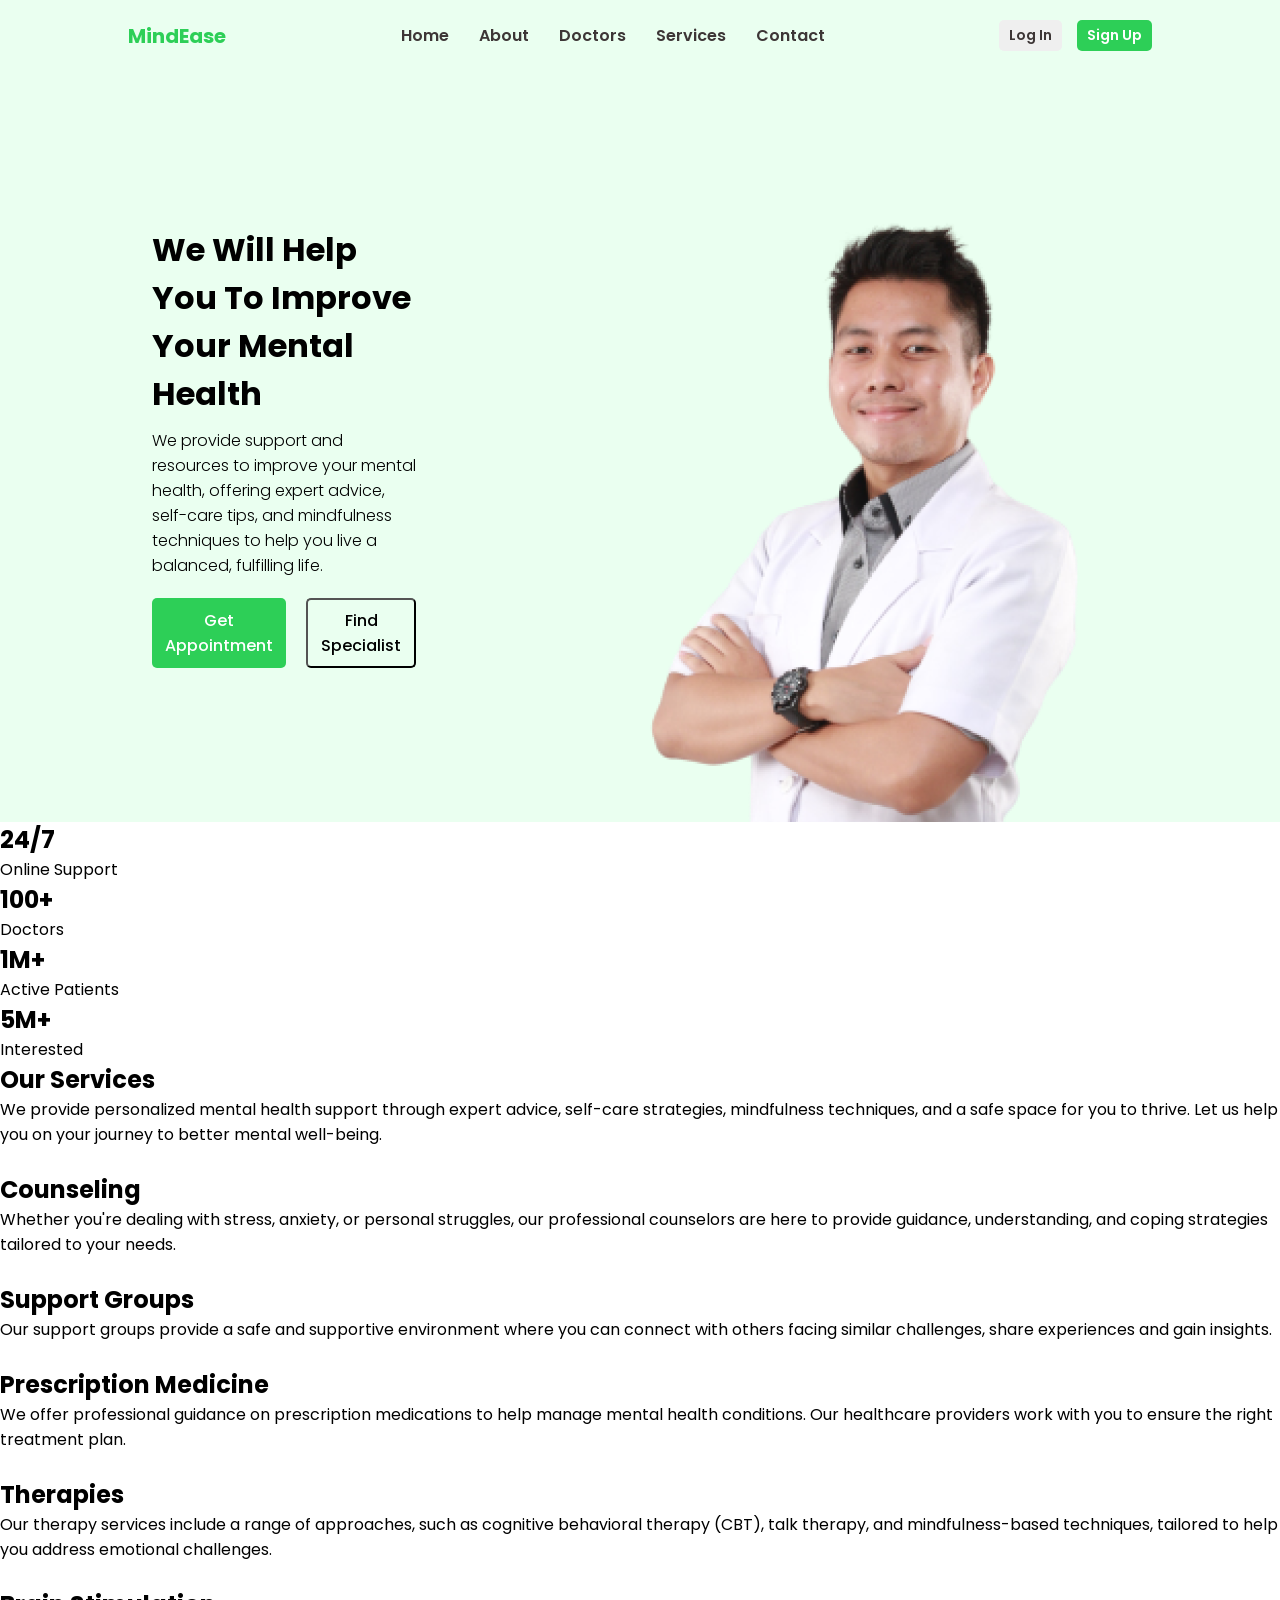
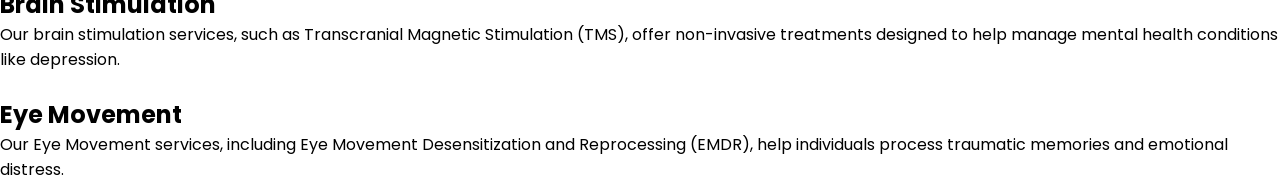
==== index.html @ fd56b6cb "Update index.html" ====
<!DOCTYPE html>
<html lang="en">
  <head>
    <meta charset="UTF-8" />
    <meta name="viewport" content="width=device-width, initial-scale=1.0" />
    <title>MindEase Mental Health Support</title>
    <!-- Favicon -->
     <link rel="icon" href="images/icons8-leaf-16.png">
      <!-- Stylesheets -->
    <link rel="stylesheet" href="style.css"/>
    <!-- Google Fonts -->
    <link rel="preconnect" href="https://fonts.googleapis.com"/>
    <link rel="preconnect" href="https://fonts.gstatic.com" crossorigin/>
    <link href="https://fonts.googleapis.com/css2?family=Poppins:wght@300;400;500;600;700&display=swap" rel="stylesheet"/>
    <!-- Font Awesome -->
    <link rel="stylesheet" href="https://cdnjs.cloudflare.com/ajax/libs/font-awesome/6.0.0-beta3/css/all.min.css"/>
  </head>
  <body>
    <div class="container">
      <header class="navbar">
        <a href="#" class="mindEase">MindEase</a>
        <!-- Mobile Hamburger Menu -->
        <!-- <div class="hamburger-menu">
          <span></span>
          <span></span>
          <span></span>
        </div> -->
        <div class="navbar-lists">
          <a href="index.html">Home</a>
          <a href="about.html">About</a>
          <a href="doctors.html">Doctors</a>
          <a href="#our-services">Services</a>
          <a href="#our-contact">Contact</a>
        </div>
        <div class="navbar-btns">
          <button class="login-btn">Log In</button>
          <button class="signup-btn">Sign Up</button>
        </div>
      </header>

      <div class="hero-container">
        <div class="hero">
          <div class="hero-mini-container">
            <h1>We Will Help You To Improve Your Mental Health</h1>
            <p class="hero-p1">
              We provide support and resources to improve your mental health,
              offering expert advice, self-care tips, and mindfulness techniques
              to help you live a balanced, fulfilling life.
            </p>
            <div class="hero-btns">
              <button class="hero-btn1">Get Appointment</button>
              <button class="hero-btn2">Find Specialist</button>
            </div>
          </div>
          <img class="hero-img" src="images/hero-img.png" alt="Hero Image" />
        </div>
      </div>
    </div>
    
      <div class="other-sections">
      <section class="section2">
        <div class="section2-greens">
          <h1 class="section2-h1">24/7</h1>
          <p class="section2-p">Online Support</p>
        </div>
        <div class="section2-blacks">
          <h1 class="section2-h1">100+</h1>
          <p class="section2-p">Doctors</p>
        </div>
        <div class="section2-greens">
          <h1 class="section2-h1">1M+</h1>
          <p class="section2-p">Active Patients</p>
        </div>
        <div class="section2-blacks">
          <h1 class="section2-h1">5M+</h1>
          <p class="section2-p">Interested</p>
        </div>
      </section>

      <section id="our-services" class="services">
        <div class="services-part">
          <h1 class="services-h1">Our Services</h1>
          <p class="services-p1">
            We provide personalized mental health support through expert advice,
            self-care strategies, mindfulness techniques, and a safe space for
            you to thrive. Let us help you on your journey to better mental
            well-being.
          </p>
        </div>

        <div class="services-container">
          <div class="service-card">
            <img class="service-img" src="images/counseling.png" alt="" />
            <h1 class="service-title">Counseling</h1>
            <p class="service-desc">
              Whether you're dealing with stress, anxiety, or personal
              struggles, our professional counselors are here to provide
              guidance, understanding, and coping strategies tailored to your
              needs.
            </p>
          </div>
          <div class="service-card">
            <img src="images/support-groups.png" alt="" />
            <h1 class="service-title">Support Groups</h1>
            <p class="service-desc">
              Our support groups provide a safe and supportive environment where
              you can connect with others facing similar challenges, share
              experiences and gain insights.
            </p>
          </div>
          <div class="service-card">
            <img src="images/prescription-medicine.png" alt="" />
            <h1 class="service-title">Prescription Medicine</h1>
            <p class="service-desc">
              We offer professional guidance on prescription medications to help
              manage mental health conditions. Our healthcare providers work
              with you to ensure the right treatment plan.
            </p>
          </div>
        </div>
        <div class="services-container">
          <div class="service-card">
            <img class="service-img" src="images/therapies.png" alt="" />
            <h1 class="service-title">Therapies</h1>
            <p class="service-desc">
              Our therapy services include a range of approaches, such as
              cognitive behavioral therapy (CBT), talk therapy, and
              mindfulness-based techniques, tailored to help you address
              emotional challenges.
            </p>
          </div>
          <div class="service-card">
            <img src="images/brain-stimulation.png" alt="" />
            <h1 class="service-title">Brain Stimulation</h1>
            <p class="service-desc">
              Our brain stimulation services, such as Transcranial Magnetic
              Stimulation (TMS), offer non-invasive treatments designed to help
              manage mental health conditions like depression.
            </p>
          </div>
          <div class="service-card">
            <img src="images/eye-movement.png" alt="" />
            <h1 class="service-title">Eye Movement</h1>
            <p class="service-desc">
              Our Eye Movement services, including Eye Movement Desensitization
              and Reprocessing (EMDR), help individuals process traumatic
              memories and emotional distress.
            </p>
          </div>
        </div>
      </section>

  </body>
</html>
---- style.css ----
* {
  margin: 0;
  padding: 0;
  box-sizing: border-box;
  font-family: "Poppins", sans-serif;
}

.container {
  background-color: #eafff0;
}

.navbar {
  display: flex;
  justify-content: space-between;
  align-items: center;
  padding: 20px 10%;
}

.mindEase {
  text-decoration: none;
  color: #2dcf57;
  font-weight: 700;
  font-size: 20px;
}

.navbar-lists {
  display: flex;
  gap: 30px;
}

.navbar-lists a {
  text-decoration: none;
  color: rgb(61, 54, 54);
  font-weight: 600;
}

.navbar-btns {
  display: flex;
  gap: 15px;
}

.login-btn {
  color: rgb(61, 54, 54);
  font-size: 14px;
  font-weight: 600;
  padding: 5px 10px;
  border: none;
  border-radius: 5px;
  cursor: pointer;
}

.signup-btn {
  background-color: #2dcf57;
  color: white;
  font-size: 14px;
  font-weight: 600;
  padding: 5px 10px;
  border: none;
  border-radius: 5px;
  cursor: pointer;
}

.hero-container {
  display: flex;
  justify-content: center;
}

.hero-mini-container {
  margin-left: 120px;
}

.hero {
  display: flex;
  align-items: center;
  width: 95%;
}

.hero-h1 {
  font-weight: 600;
  font-size: 40px;
}

.hero-p1 {
  font-weight: 300;
  margin-top: 10px;
  margin-bottom: 20px;
}

.hero-btns {
  display: flex;
  gap: 20px;
}

.hero-btn1 {
  background-color: #2dcf57;
  padding: 8px 13px;
  font-size: 16px;
  color: white;
  border: none;
  border-radius: 5px;
  font-weight: 500;
  cursor: pointer;
}

.hero-btn2 {
  background-color: #eafff0;
  padding: 8px 13px;
  font-size: 16px;
  color: black;
  border-radius: 5px;
  font-weight: 500;
  cursor: pointer;
}
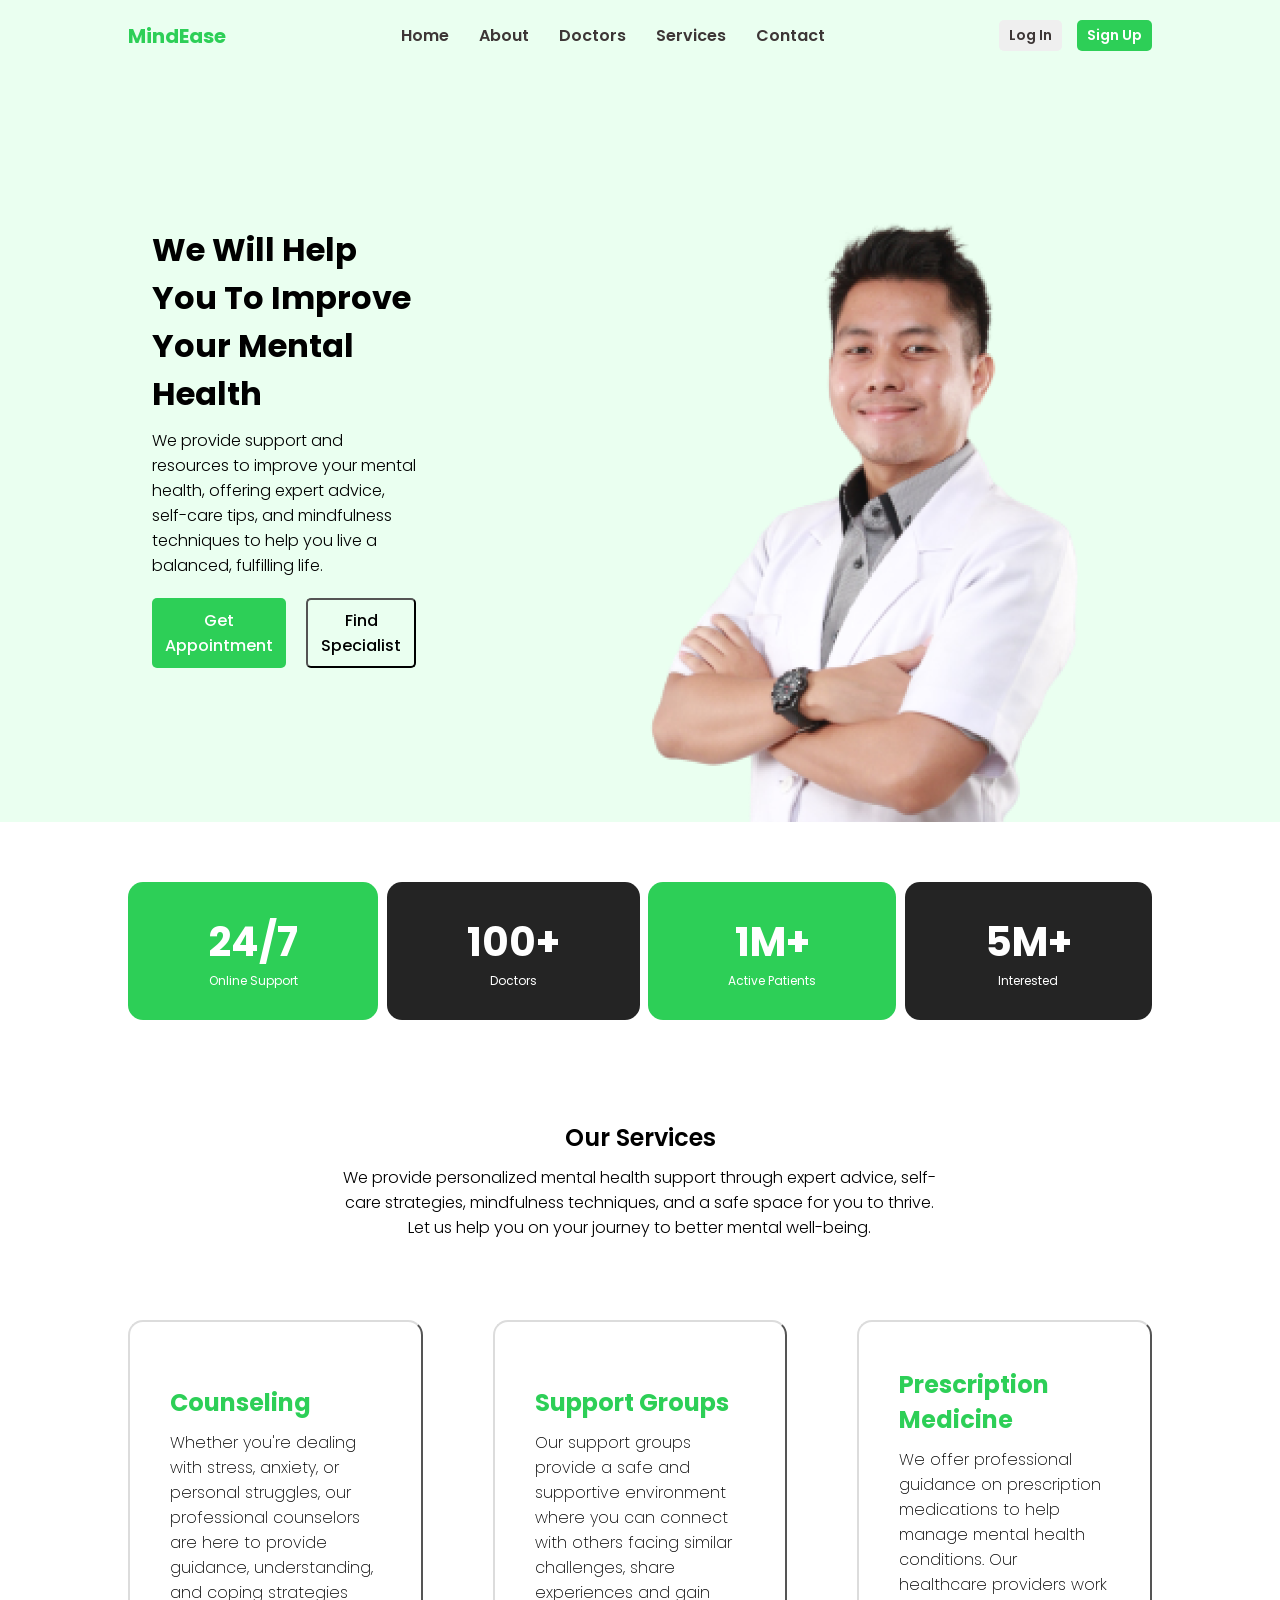
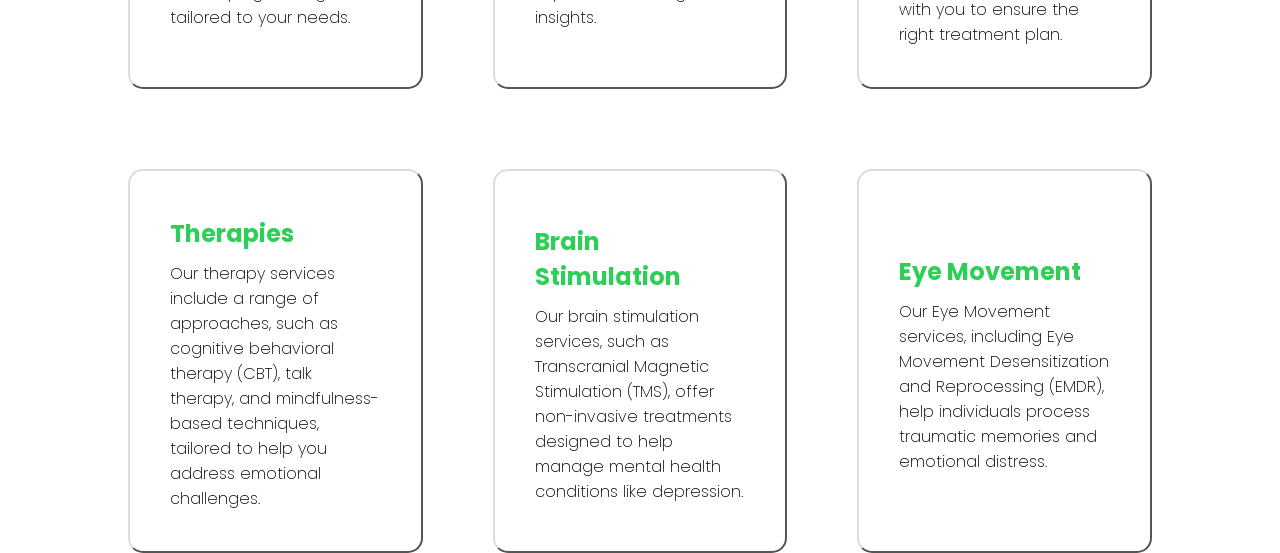
==== commit 66ff7df6: "Update index.html" ====
--- a/index.html
+++ b/index.html
@@ -149,6 +149,6 @@
           </div>
         </div>
       </section>
-
+      </div>
   </body>
 </html>
--- a/style.css
+++ b/style.css
@@ -110,4 +110,98 @@
   border-radius: 5px;
   font-weight: 500;
   cursor: pointer;
-}+}
+.other-sections {
+  width: 80%;
+  margin-left: 10%;
+}
+
+.section2 {
+  margin-top: 60px;
+  display: flex;
+  justify-content: space-between;
+}
+
+.section2-greens {
+  background-color: #2dcf57;
+  color: white;
+  padding: 30px 80px;
+  display: flex;
+  flex-direction: column;
+  justify-content: center;
+  align-items: center;
+  border-radius: 15px;
+}
+
+.section2-blacks {
+  background-color: #242424;
+  color: white;
+  padding: 30px 80px;
+  display: flex;
+  flex-direction: column;
+  justify-content: center;
+  align-items: center;
+  border-radius: 15px;
+}
+
+.section2-h1 {
+  font-size: 40px;
+}
+
+.section2-p {
+  font-size: 12px;
+}
+
+.services {
+  margin-top: 100px;
+}
+
+.services-part {
+  display: flex;
+  flex-direction: column;
+  justify-items: center;
+  align-items: center;
+}
+
+.services-h1 {
+  font-weight: 600;
+  font-size: 24px;
+  margin-bottom: 10px;
+}
+
+.services-p1 {
+  font-weight: 300;
+  width: 60%;
+  text-align: center;
+}
+
+.services-container {
+  margin-top: 80px;
+  display: flex;
+  gap: 70px;
+}
+
+.service-card {
+  width: 1000px;
+  display: flex;
+  flex-direction: column;
+  justify-content: center;
+  align-items: start;
+  border: 1px solid black;
+  border-radius: 15px;
+  padding: 40px;
+  border-top: 2px solid #dcdcdc;
+  border-left: 2px solid #dcdcdc;
+  border-bottom: 2px solid #555555;
+  border-right: 2px solid #555555;
+}
+
+.service-title {
+  margin-top: 5px;
+  margin-bottom: 10px;
+  color: #2dcf57;
+}
+
+.service-desc {
+  font-weight: 200;
+}
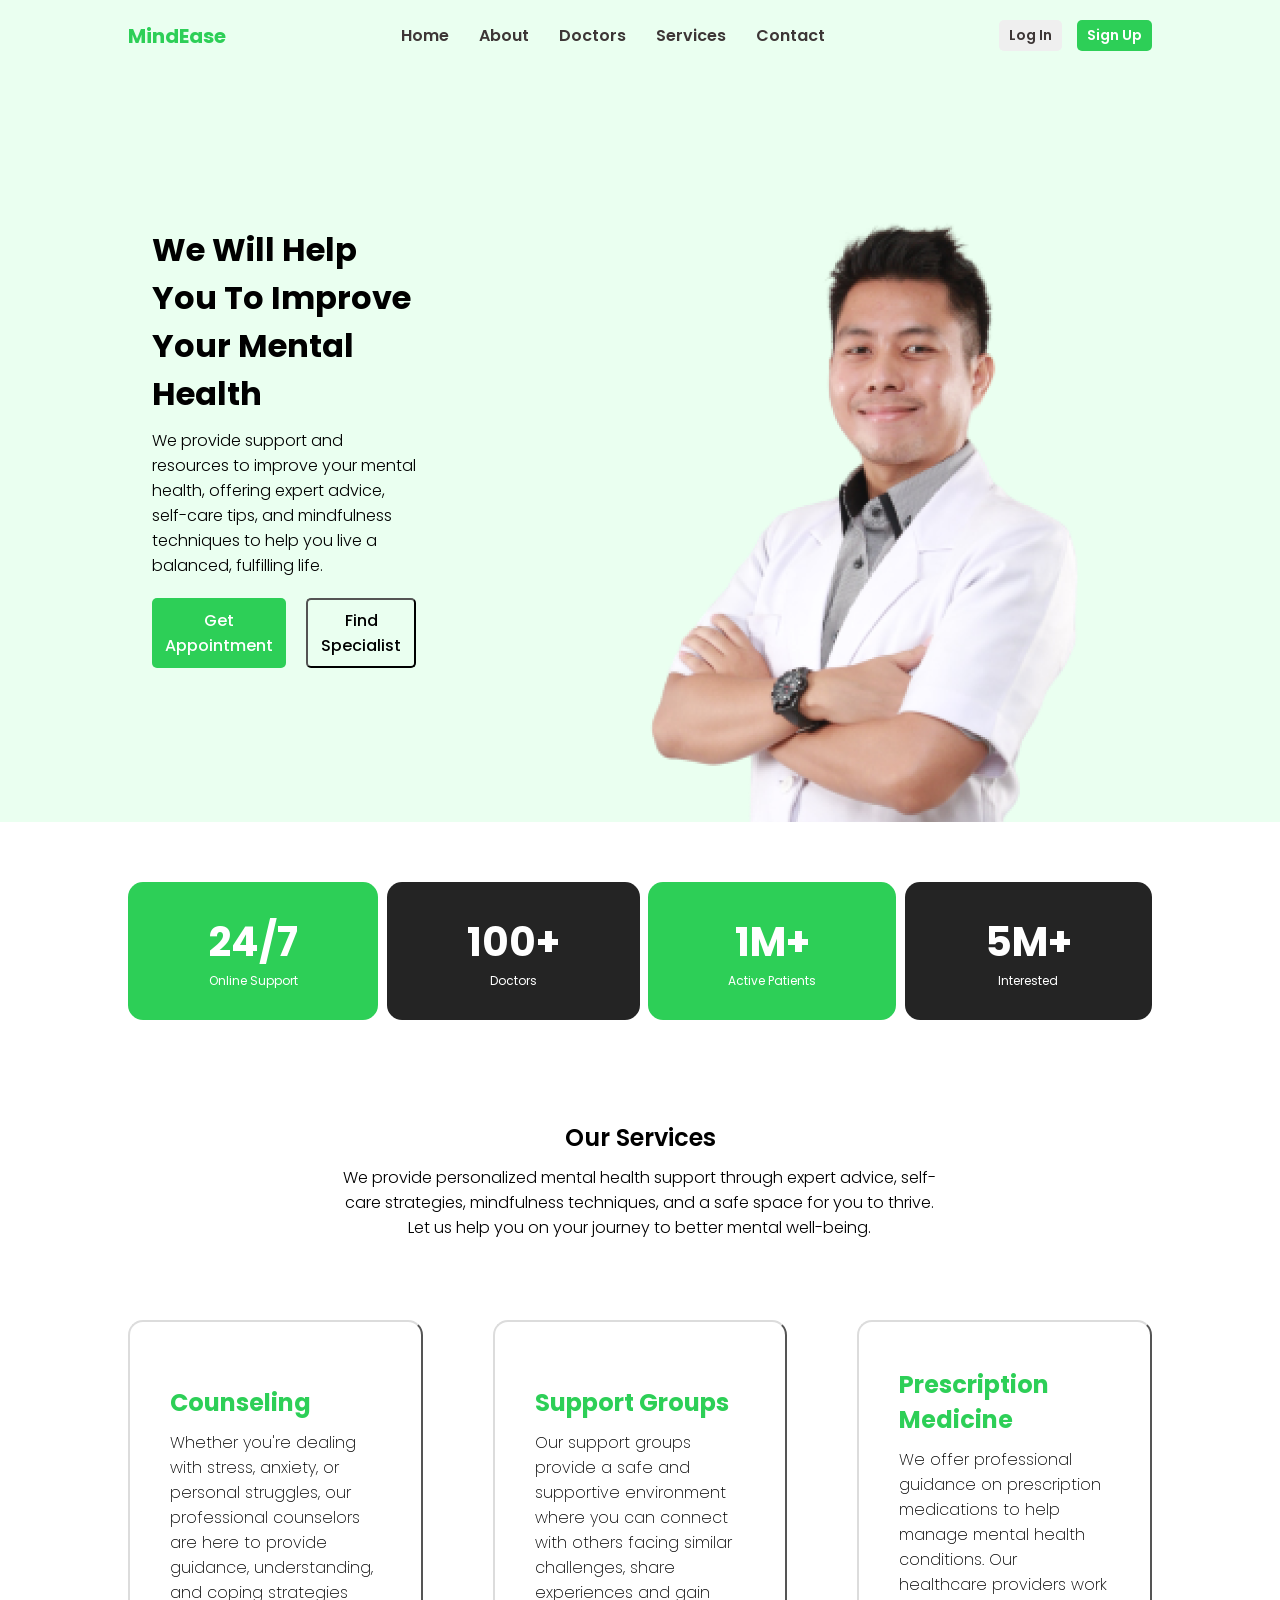
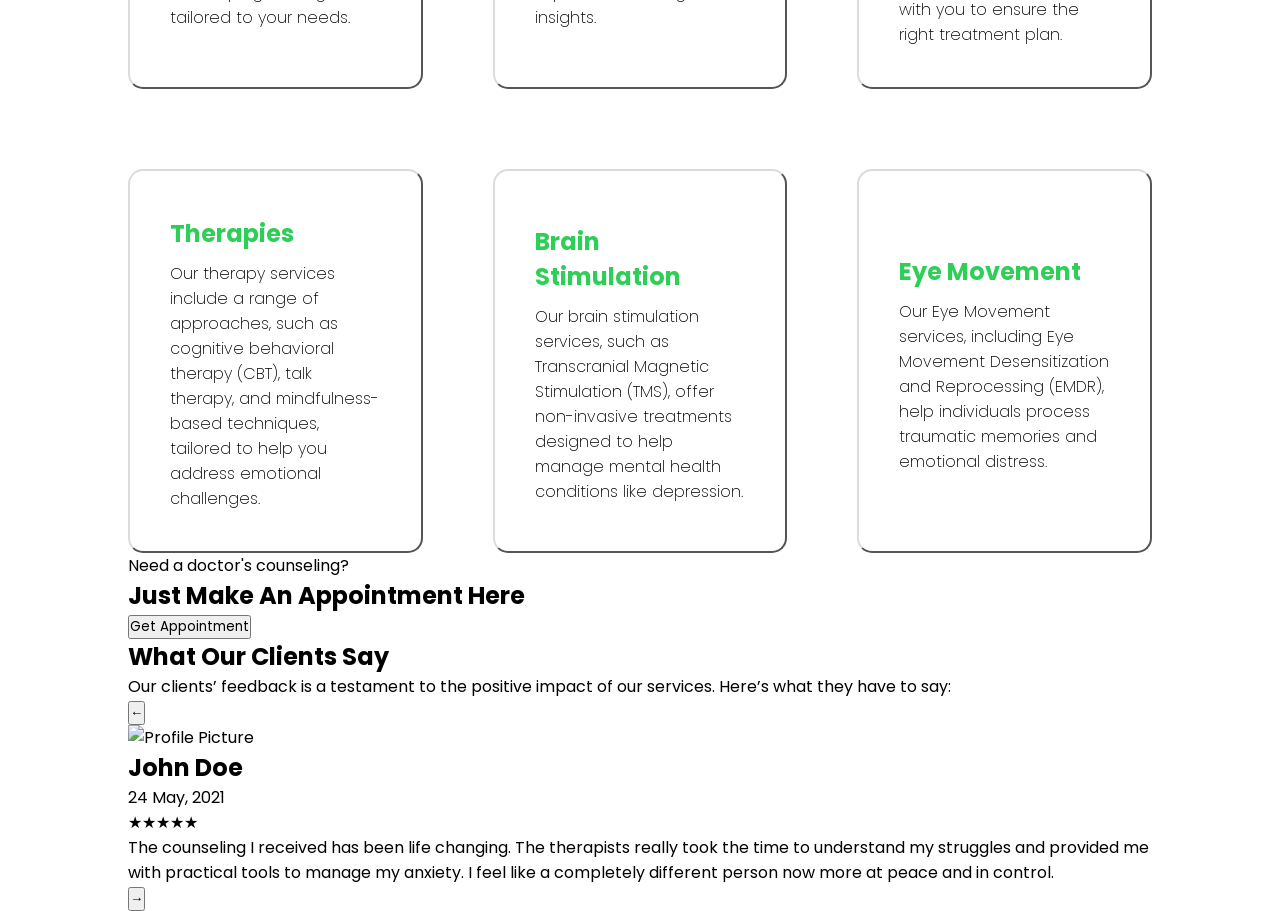
==== commit 322471a7: "Added apointment & reviews" ====
--- a/index.html
+++ b/index.html
@@ -149,6 +149,48 @@
           </div>
         </div>
       </section>
+      <section id="our-contact" class="appointment-container">
+        <p>Need a doctor's counseling?</p>
+        <h1 class="ap-h1">Just Make An Appointment Here</h1>
+        <button class="ap-btn">Get Appointment</button>
+      </section>
+
+      <section>
+        <div class="clients-part">
+          <h1 class="clients-h1">What Our Clients Say</h1>
+          <p class="clients-p1">
+            Our clients’ feedback is a testament to the positive impact of our
+            services. Here’s what they have to say:
+          </p>
+        </div>
+
+        <div class="clients-container">
+          <button class="arrow left" onclick="changeCard('left')">
+            &#8592;
+          </button>
+          <div class="clients-card">
+            <div class="card">
+              <div class="mini-card">
+                <img id="photo" src="images/johndoe.png" alt="Profile Picture" />
+                <div>
+                  <h2 id="name">John Doe</h2>
+                  <p id="date">24 May, 2021</p>
+                </div>
+              </div>
+              <p id="stars">★★★★★</p>
+            </div>
+            <p id="writtenReview">
+              The counseling I received has been life changing. The therapists
+              really took the time to understand my struggles and provided me
+              with practical tools to manage my anxiety. I feel like a
+              completely different person now more at peace and in control.
+            </p>
+          </div>
+          <button class="arrow right" onclick="changeCard('right')">
+            &#8594;
+          </button>
+        </div>
+      </section>
       </div>
   </body>
 </html>
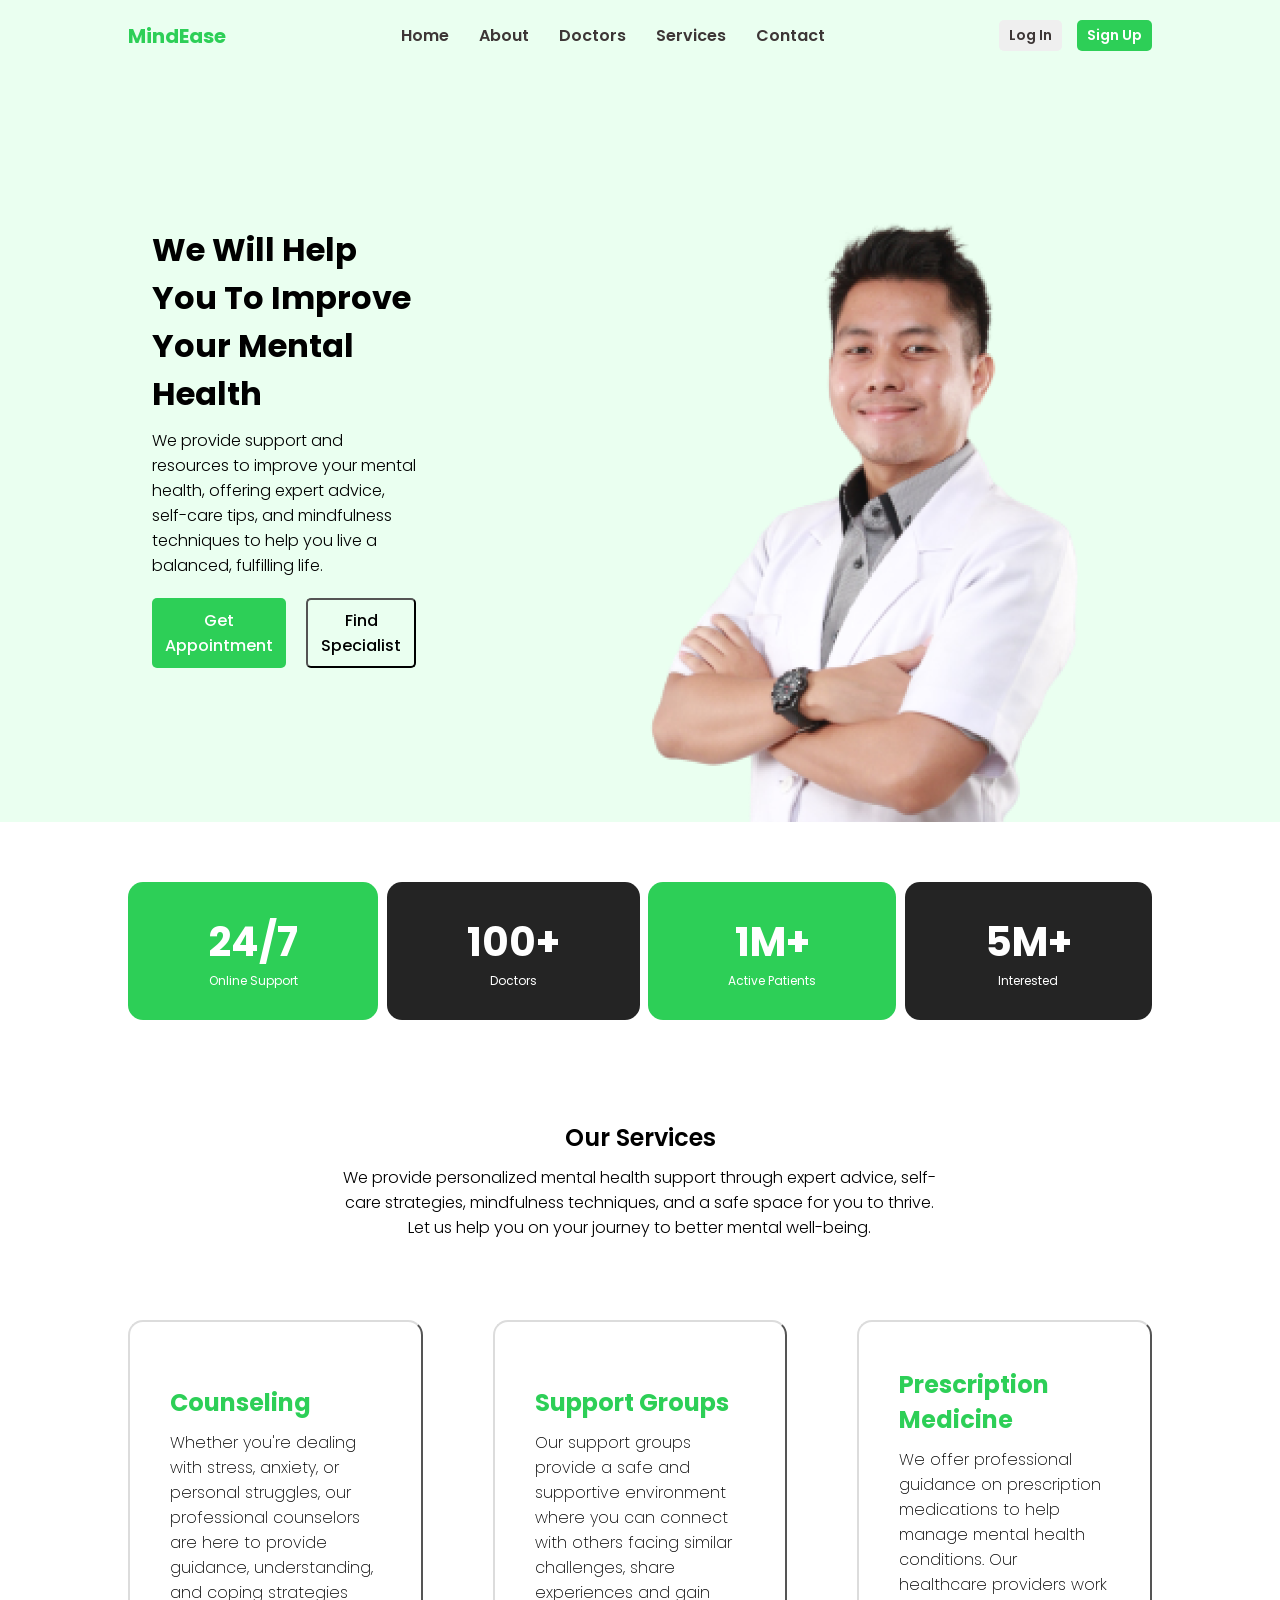
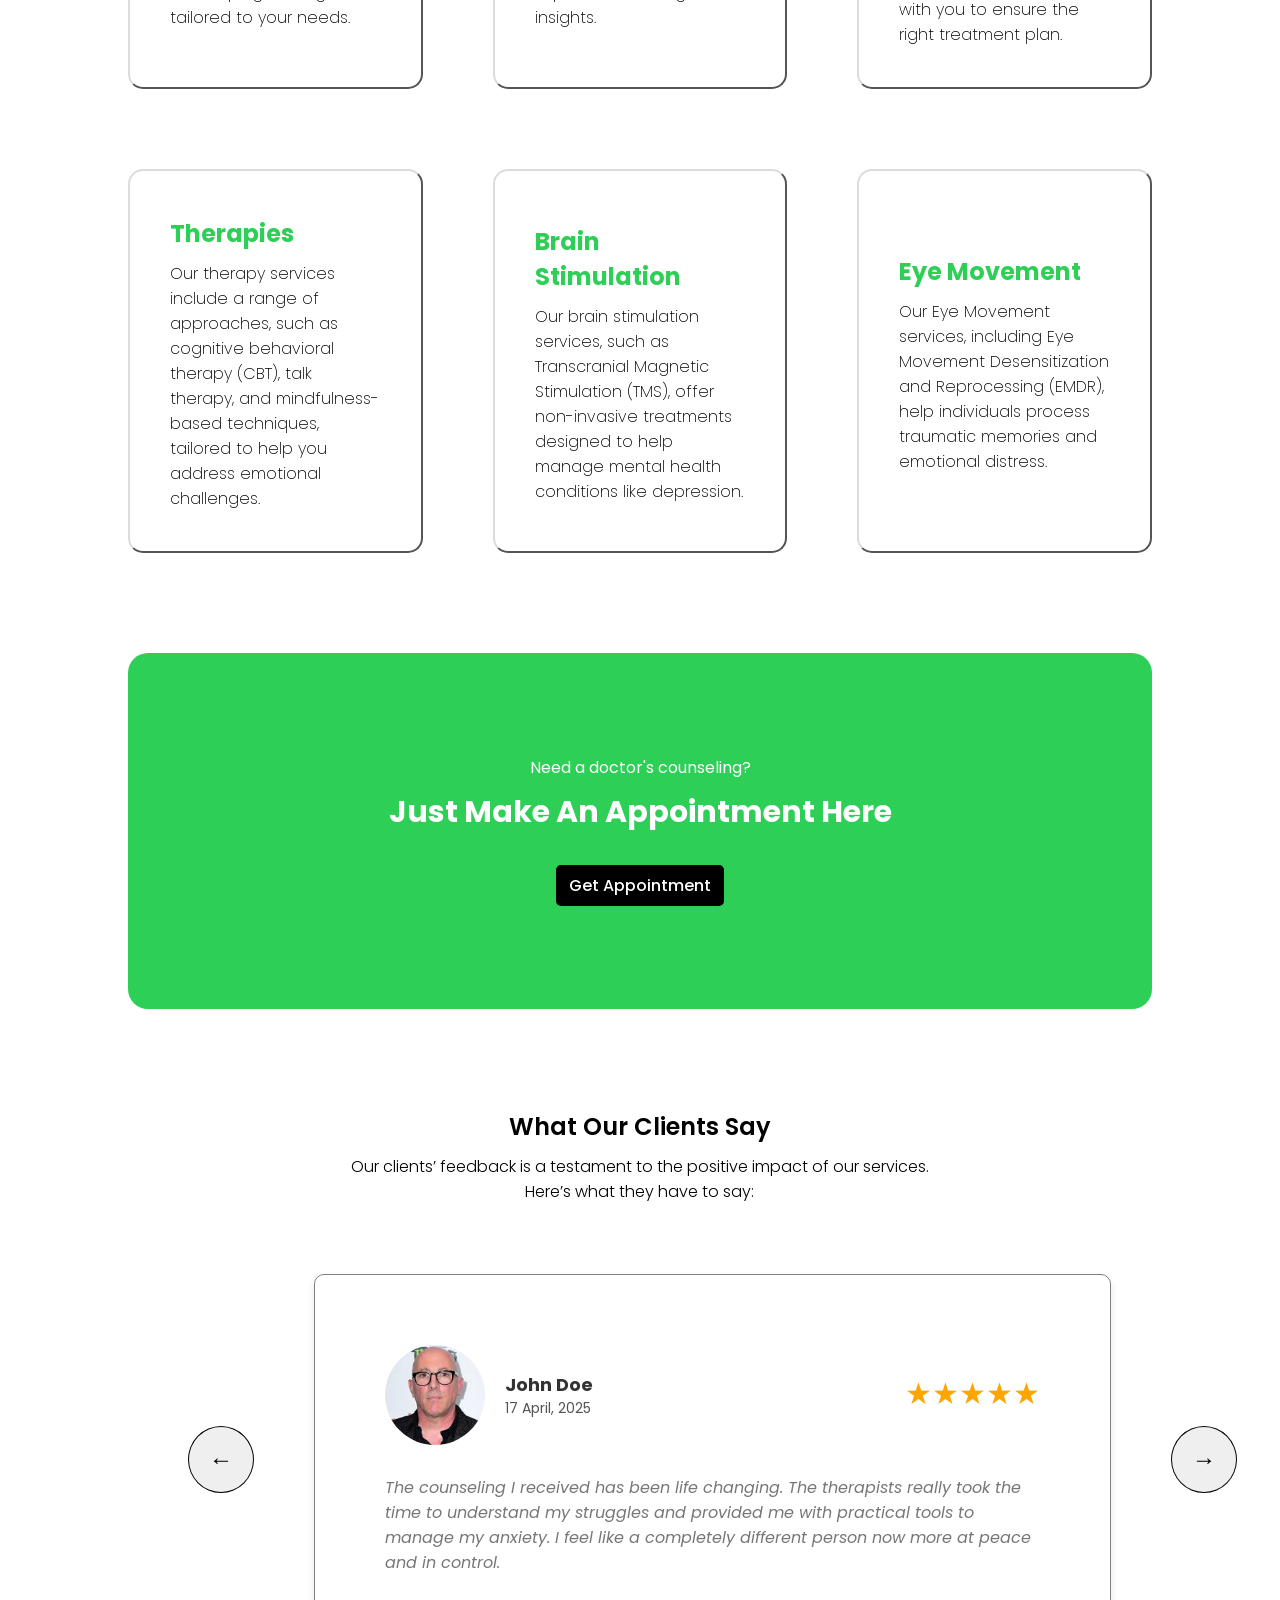
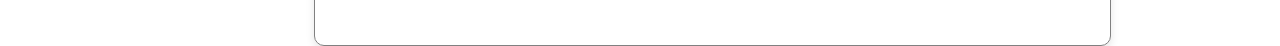
==== commit cf10ebab: "Added appointment & reviews" ====
--- a/index.html
+++ b/index.html
@@ -174,7 +174,7 @@
                 <img id="photo" src="images/johndoe.png" alt="Profile Picture" />
                 <div>
                   <h2 id="name">John Doe</h2>
-                  <p id="date">24 May, 2021</p>
+                  <p id="date">17 April, 2025</p>
                 </div>
               </div>
               <p id="stars">★★★★★</p>
--- a/style.css
+++ b/style.css
@@ -58,6 +58,20 @@
   border: none;
   border-radius: 5px;
   cursor: pointer;
+}
+
+.hamburger-menu {
+  display: none;
+  flex-direction: column;
+  gap: 5px;
+  cursor: pointer;
+}
+
+.hamburger-menu span {
+  width: 25px;
+  height: 3px;
+  background-color: rgb(61, 54, 54);
+  border-radius: 2px;
 }
 
 .hero-container {
@@ -205,3 +219,135 @@
 .service-desc {
   font-weight: 200;
 }
+
+.appointment-container {
+  background-image: url("images/backgroundd.png");
+  margin-top: 100px;
+  background-color: #2dcf57;
+  color: white;
+  border-radius: 20px;
+  display: flex;
+  flex-direction: column;
+  justify-content: center;
+  align-items: center;
+  padding: 10% 15%;
+}
+
+.ap-h1 {
+  font-size: 30px;
+  margin-top: 10px;
+}
+
+.ap-btn {
+  background-color: black;
+  padding: 8px 13px;
+  font-size: 16px;
+  color: white;
+  border: none;
+  border-radius: 5px;
+  font-weight: 500;
+  cursor: pointer;
+  margin-top: 30px;
+}
+
+.clients-part {
+  margin-top: 100px;
+  display: flex;
+  flex-direction: column;
+  justify-items: center;
+  align-items: center;
+}
+
+.clients-h1 {
+  font-weight: 600;
+  font-size: 24px;
+  margin-bottom: 10px;
+}
+
+.clients-p1 {
+  font-weight: 300;
+  width: 60%;
+  text-align: center;
+}
+
+.clients-container {
+  display: flex;
+  align-items: center;
+  margin-top: 70px;
+}
+
+.arrow {
+  color: black;
+  border: 1px solid black;
+  border-radius: 50%;
+  padding: 15px 20px;
+  font-size: 24px;
+  cursor: pointer;
+  margin: 0 60px;
+}
+
+.arrow:hover {
+  background-color: #a6e8b7;
+}
+
+.clients-card {
+  width: 90%;
+  height: 40%px;
+  border: 1px solid gray;
+  border-radius: 10px;
+  box-shadow: 0 4px 8px rgba(0, 0, 0, 0.1);
+  display: flex;
+  flex-direction: column;
+  align-items: start;
+  padding: 70px;
+}
+
+.card {
+  display: flex;
+  align-items: center;
+  gap: 100px;
+}
+
+.mini-card {
+  display: flex;
+  justify-content: center;
+  align-items: center;
+  gap: 20px;
+}
+
+.card img {
+  width: 100px;
+  height: 100px;
+  border-radius: 50%;
+  object-fit: cover;
+}
+
+#name {
+  font-size: 18px;
+  color: #333;
+  width: 300px;
+}
+
+#date {
+  font-size: 14px;
+  color: #555;
+}
+
+#reviews {
+  display: flex;
+  flex-direction: column;
+  align-items: center;
+}
+
+#stars {
+  font-size: 30px;
+  color: orange;
+}
+
+#writtenReview {
+  font-style: italic;
+  text-align: center;
+  color: #777;
+  text-align: left;
+  margin-top: 30px;
+}
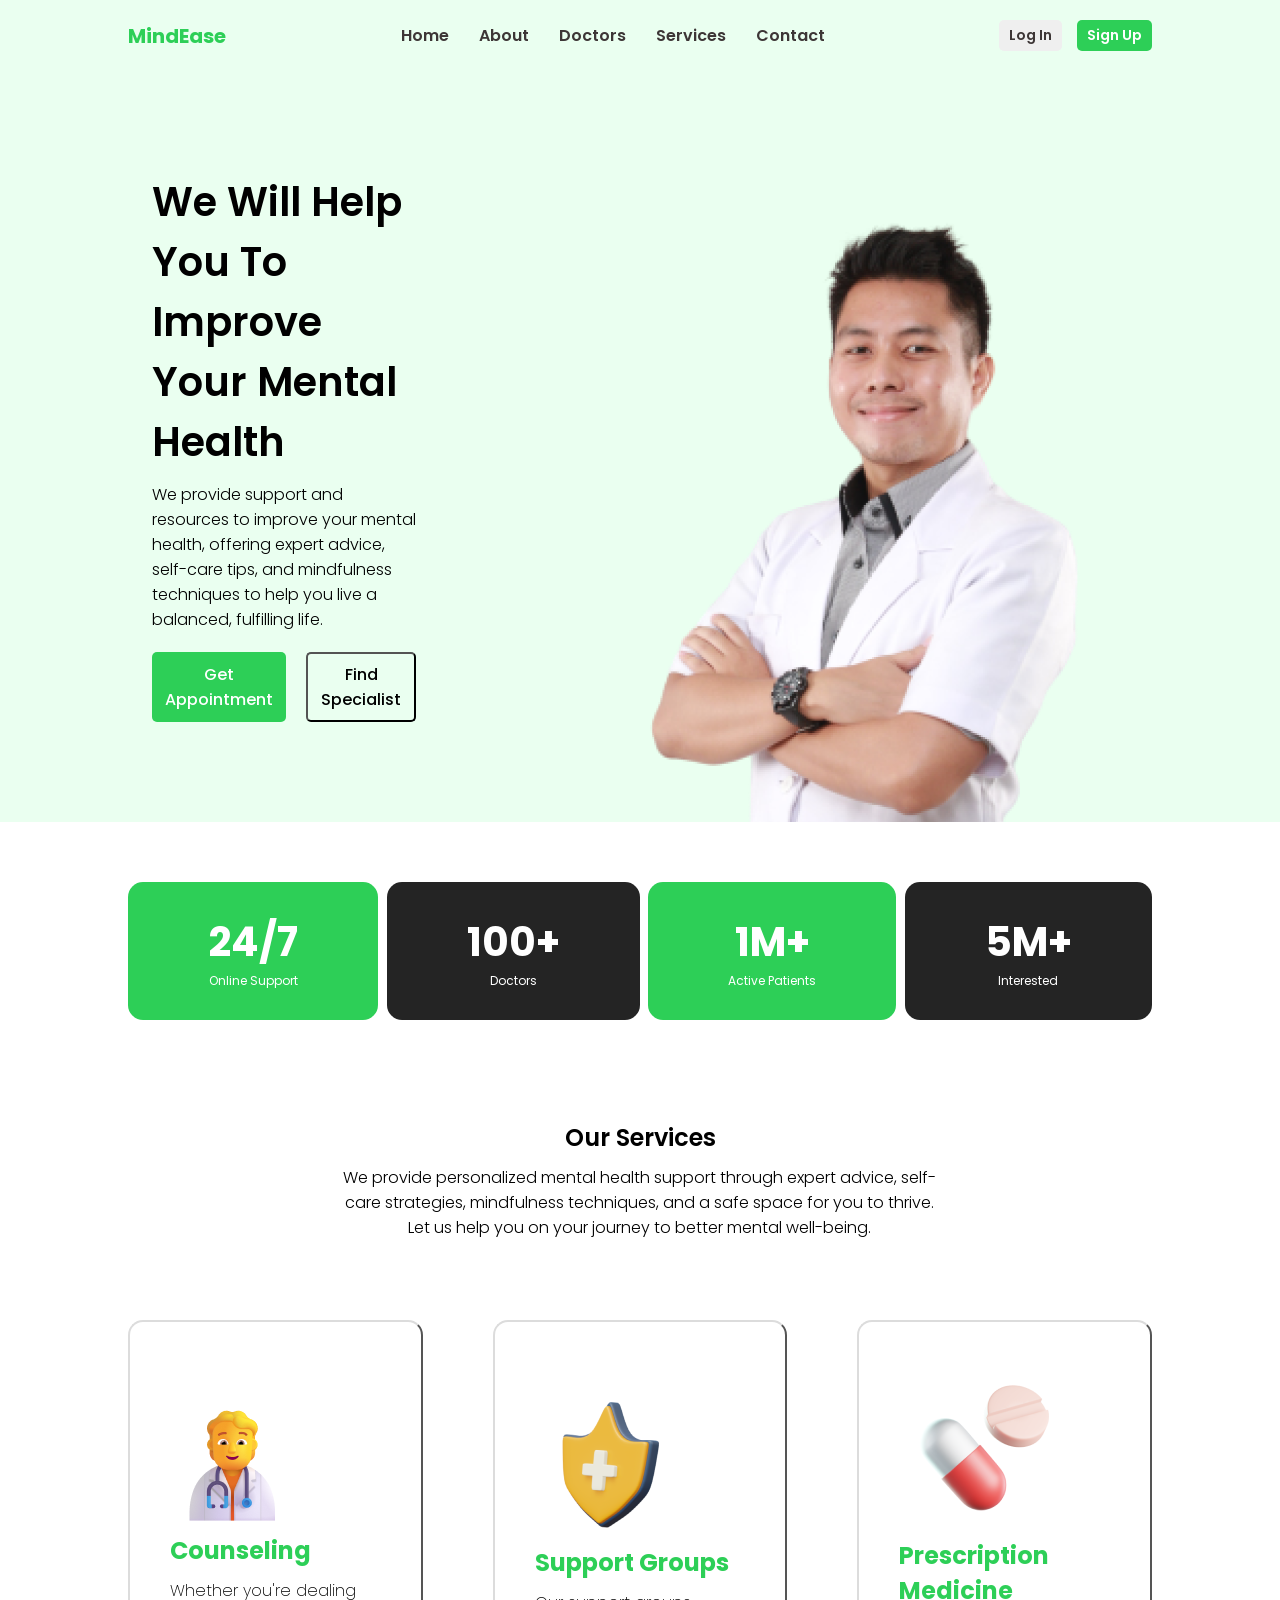
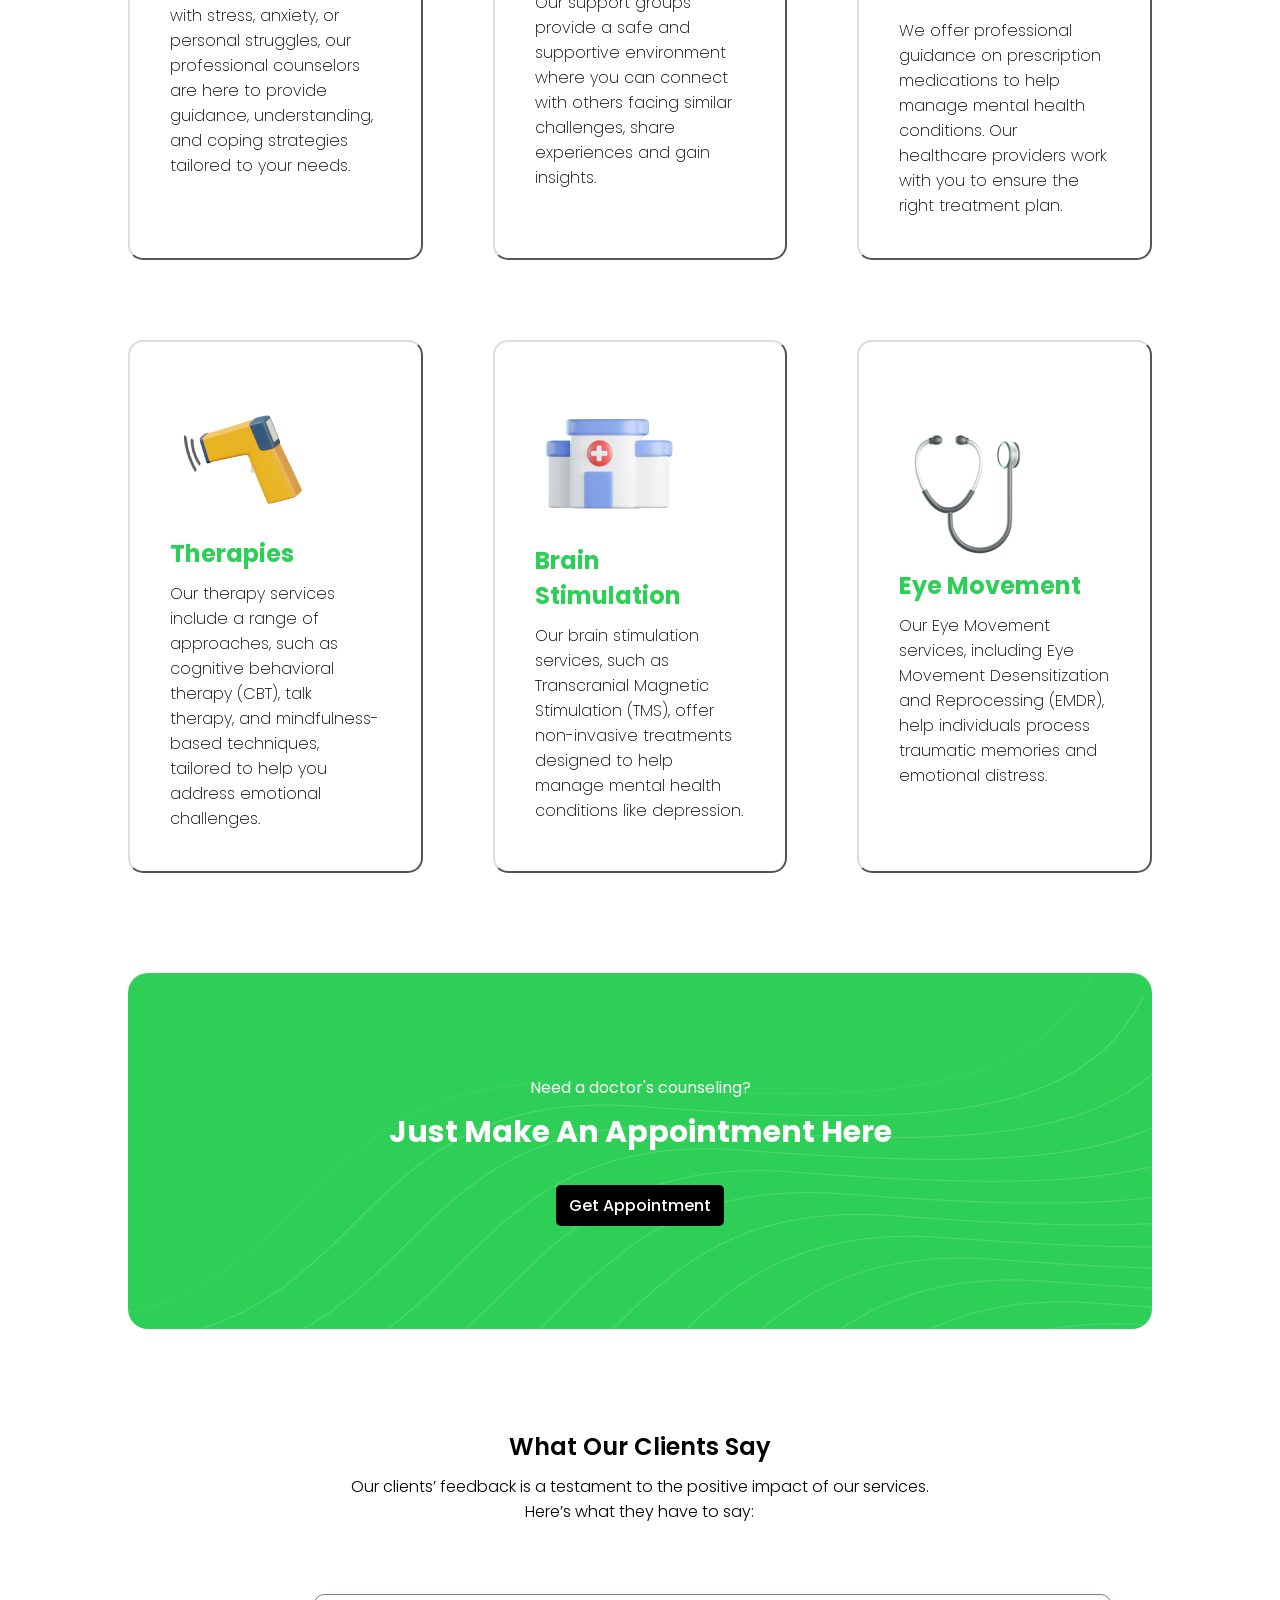
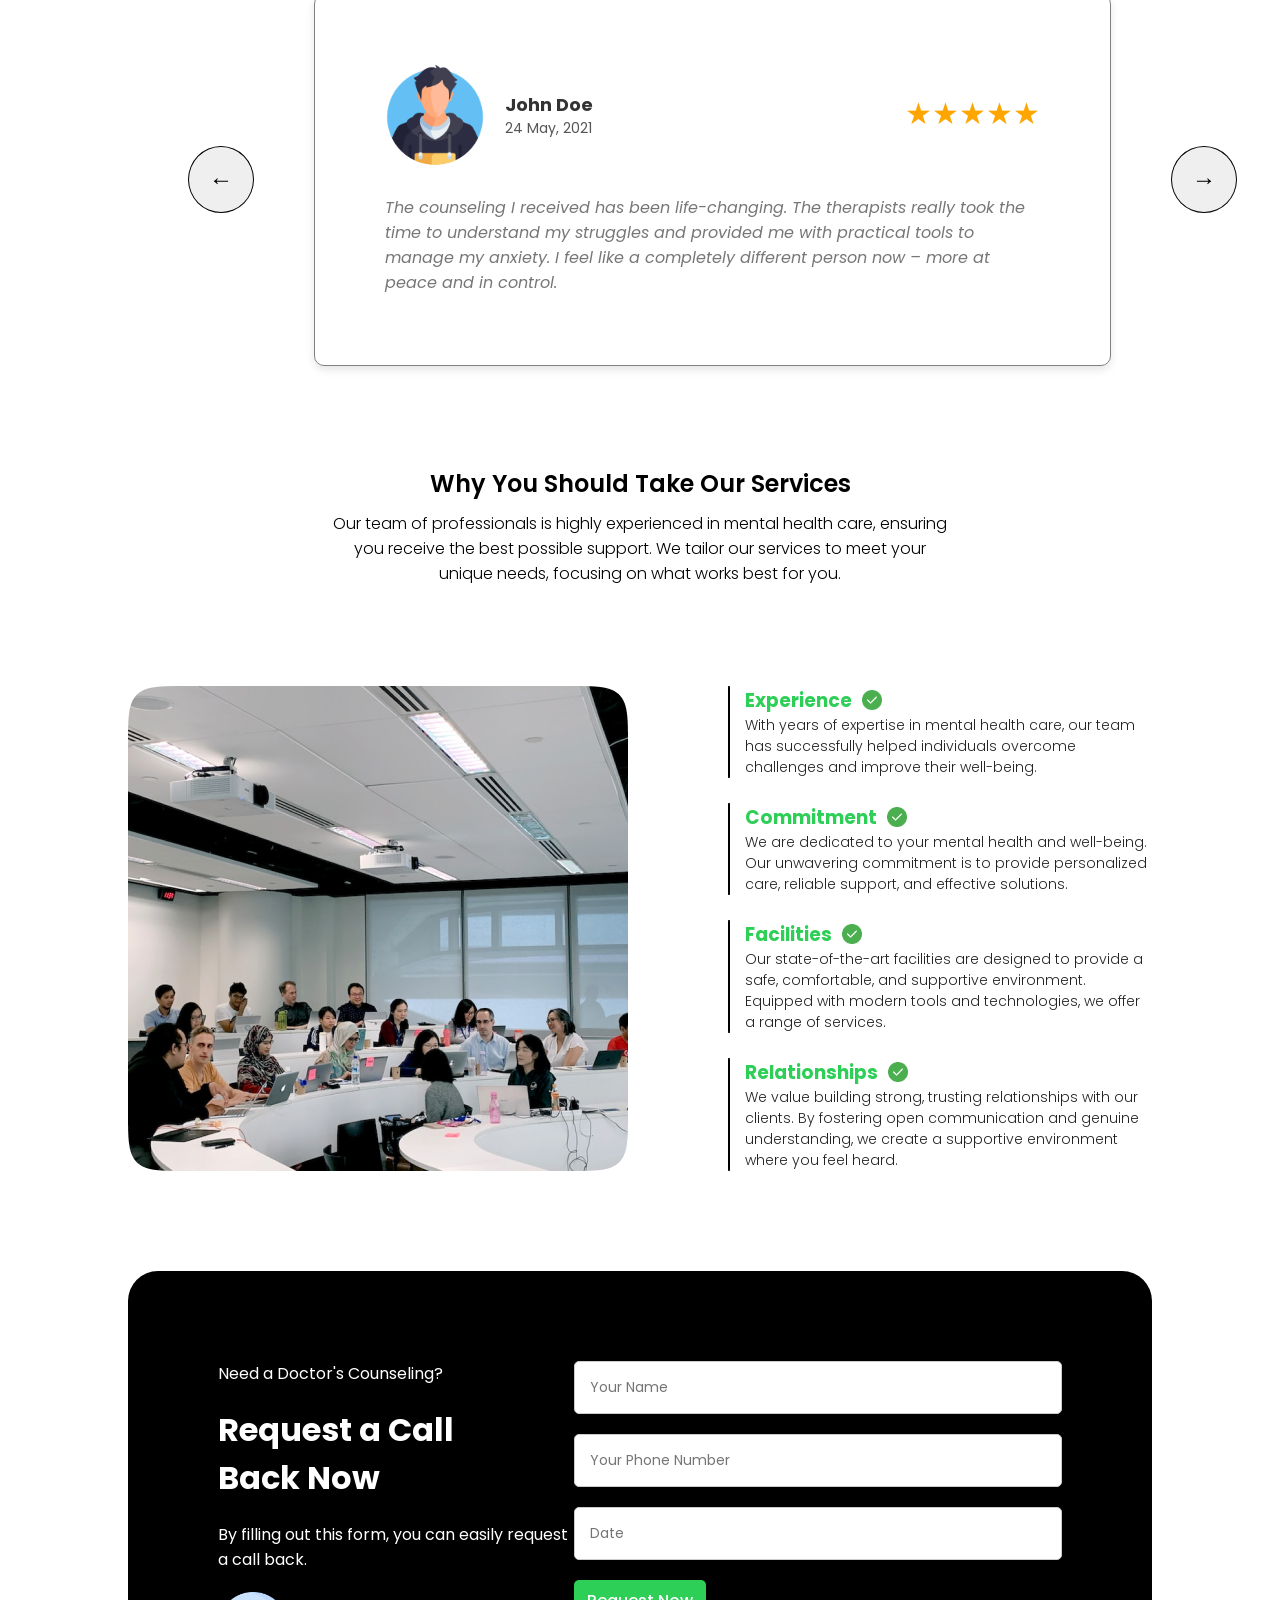
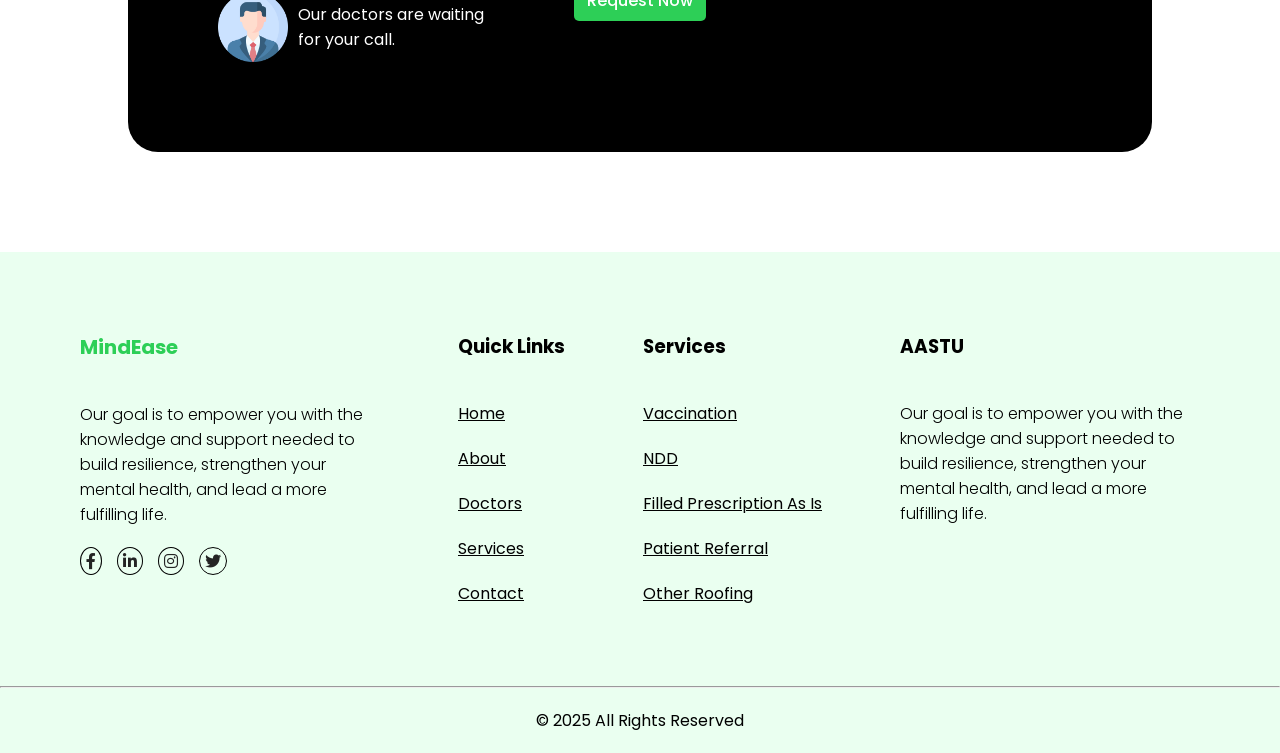
==== commit d6d4f8ab: "added the rest of the project" ====
--- a/index.html
+++ b/index.html
@@ -1,196 +1,362 @@
 <!DOCTYPE html>
 <html lang="en">
-  <head>
-    <meta charset="UTF-8" />
-    <meta name="viewport" content="width=device-width, initial-scale=1.0" />
-    <title>MindEase Mental Health Support</title>
-    <!-- Favicon -->
-     <link rel="icon" href="images/icons8-leaf-16.png">
-      <!-- Stylesheets -->
-    <link rel="stylesheet" href="style.css"/>
-    <!-- Google Fonts -->
-    <link rel="preconnect" href="https://fonts.googleapis.com"/>
-    <link rel="preconnect" href="https://fonts.gstatic.com" crossorigin/>
-    <link href="https://fonts.googleapis.com/css2?family=Poppins:wght@300;400;500;600;700&display=swap" rel="stylesheet"/>
-    <!-- Font Awesome -->
-    <link rel="stylesheet" href="https://cdnjs.cloudflare.com/ajax/libs/font-awesome/6.0.0-beta3/css/all.min.css"/>
-  </head>
-  <body>
-    <div class="container">
-      <header class="navbar">
-        <a href="#" class="mindEase">MindEase</a>
-        <!-- Mobile Hamburger Menu -->
-        <!-- <div class="hamburger-menu">
-          <span></span>
-          <span></span>
-          <span></span>
-        </div> -->
-        <div class="navbar-lists">
+
+<head>
+  <meta charset="UTF-8" />
+  <meta name="viewport" content="width=device-width, initial-scale=1.0" />
+  <title>MindEase Mental Health Support</title>
+  <link rel="icon" href="images/clinic.png" />
+  <link rel="stylesheet" href="style.css" />
+  <link rel="preconnect" href="https://fonts.googleapis.com" />
+  <link rel="preconnect" href="https://fonts.gstatic.com" crossorigin />
+  <link
+    href="https://fonts.googleapis.com/css2?family=Poppins:ital,wght@0,100;0,200;0,300;0,400;0,500;0,600;0,700;0,800;0,900;1,100;1,200;1,300;1,400;1,500;1,600;1,700;1,800;1,900&display=swap"
+    rel="stylesheet" />
+  <link rel="stylesheet" href="https://cdnjs.cloudflare.com/ajax/libs/font-awesome/6.0.0-beta3/css/all.min.css" />
+</head>
+
+<body>
+  <div class="container">
+    <header class="navbar">
+      <a href="#" class="blu">MindEase</a>
+      <div class="hamburger-menu">
+        <span></span>
+        <span></span>
+        <span></span>
+      </div>
+      <div class="navbar-lists">
+        <a href="index.html">Home</a>
+        <a href="about.html">About</a>
+        <a href="doctors.html">Doctors</a>
+        <a href="#our-services">Services</a>
+        <a href="#our-contact">Contact</a>
+      </div>
+      <div class="navbar-btns">
+        <button class="login-btn">Log In</button>
+        <button class="signup-btn">Sign Up</button>
+      </div>
+    </header>
+
+    <div class="hero-container">
+      <div class="hero">
+        <div class="hero-mini-container">
+          <h1 class="hero-h1">
+            We Will Help You To Improve Your Mental Health
+          </h1>
+          <p class="hero-p1">
+            We provide support and resources to improve your mental health,
+            offering expert advice, self-care tips, and mindfulness techniques
+            to help you live a balanced, fulfilling life.
+          </p>
+          <div class="hero-btns">
+            <button class="hero-btn1">Get Appointment</button>
+            <button class="hero-btn2">Find Specialist</button>
+          </div>
+        </div>
+        <img class="hero-img" src="images/hero-img.png" alt="Hero Image" />
+      </div>
+    </div>
+  </div>
+
+  <div class="other-sections">
+    <section class="section2">
+      <div class="section2-greens">
+        <h1 class="section2-h1">24/7</h1>
+        <p class="section2-p">Online Support</p>
+      </div>
+      <div class="section2-blacks">
+        <h1 class="section2-h1">100+</h1>
+        <p class="section2-p">Doctors</p>
+      </div>
+      <div class="section2-greens">
+        <h1 class="section2-h1">1M+</h1>
+        <p class="section2-p">Active Patients</p>
+      </div>
+      <div class="section2-blacks">
+        <h1 class="section2-h1">5M+</h1>
+        <p class="section2-p">Interested</p>
+      </div>
+    </section>
+
+    <section id="our-services" class="services">
+      <div class="services-part">
+        <h1 class="services-h1">Our Services</h1>
+        <p class="services-p1">
+          We provide personalized mental health support through expert advice,
+          self-care strategies, mindfulness techniques, and a safe space for
+          you to thrive. Let us help you on your journey to better mental
+          well-being.
+        </p>
+      </div>
+
+      <div class="services-container">
+        <div class="service-card">
+          <img class="service-img" src="images/counseling.png" alt="" />
+          <h1 class="service-title">Counseling</h1>
+          <p class="service-desc">
+            Whether you're dealing with stress, anxiety, or personal
+            struggles, our professional counselors are here to provide
+            guidance, understanding, and coping strategies tailored to your
+            needs.
+          </p>
+        </div>
+        <div class="service-card">
+          <img src="images/support-groups.png" alt="" />
+          <h1 class="service-title">Support Groups</h1>
+          <p class="service-desc">
+            Our support groups provide a safe and supportive environment where
+            you can connect with others facing similar challenges, share
+            experiences and gain insights.
+          </p>
+        </div>
+        <div class="service-card">
+          <img src="images/prescription-medicine.png" alt="" />
+          <h1 class="service-title">Prescription Medicine</h1>
+          <p class="service-desc">
+            We offer professional guidance on prescription medications to help
+            manage mental health conditions. Our healthcare providers work
+            with you to ensure the right treatment plan.
+          </p>
+        </div>
+      </div>
+      <div class="services-container">
+        <div class="service-card">
+          <img class="service-img" src="images/therapies.png" alt="" />
+          <h1 class="service-title">Therapies</h1>
+          <p class="service-desc">
+            Our therapy services include a range of approaches, such as
+            cognitive behavioral therapy (CBT), talk therapy, and
+            mindfulness-based techniques, tailored to help you address
+            emotional challenges.
+          </p>
+        </div>
+        <div class="service-card">
+          <img src="images/brain-stimulation.png" alt="" />
+          <h1 class="service-title">Brain Stimulation</h1>
+          <p class="service-desc">
+            Our brain stimulation services, such as Transcranial Magnetic
+            Stimulation (TMS), offer non-invasive treatments designed to help
+            manage mental health conditions like depression.
+          </p>
+        </div>
+        <div class="service-card">
+          <img src="images/eye-movement.png" alt="" />
+          <h1 class="service-title">Eye Movement</h1>
+          <p class="service-desc">
+            Our Eye Movement services, including Eye Movement Desensitization
+            and Reprocessing (EMDR), help individuals process traumatic
+            memories and emotional distress.
+          </p>
+        </div>
+      </div>
+    </section>
+
+    <section id="our-contact" class="appointment-container">
+      <p>Need a doctor's counseling?</p>
+      <h1 class="ap-h1">Just Make An Appointment Here</h1>
+      <button class="ap-btn">Get Appointment</button>
+    </section>
+
+    <section>
+      <div class="clients-part">
+        <h1 class="clients-h1">What Our Clients Say</h1>
+        <p class="clients-p1">
+          Our clients’ feedback is a testament to the positive impact of our
+          services. Here’s what they have to say:
+        </p>
+      </div>
+
+      <div class="clients-container">
+        <button class="arrow left" onclick="changeCard('left')">
+          &#8592;
+        </button>
+        <div class="clients-card">
+          <div class="card">
+            <div class="mini-card">
+              <img id="photo" src="images/boy.png" alt="Profile Picture" />
+              <div>
+                <h2 id="name">John Doe</h2>
+                <p id="date">24 May, 2021</p>
+              </div>
+            </div>
+            <p id="stars">★★★★★</p>
+          </div>
+          <p id="writtenReview">
+            The counseling I received has been life-changing. The therapists
+            really took the time to understand my struggles and provided me
+            with practical tools to manage my anxiety. I feel like a
+            completely different person now – more at peace and in control.
+          </p>
+        </div>
+        <button class="arrow right" onclick="changeCard('right')">
+          &#8594;
+        </button>
+      </div>
+    </section>
+
+    <section>
+      <div class="why-part">
+        <h1 class="why-h1">Why You Should Take Our Services</h1>
+        <p class="why-p1">
+          Our team of professionals is highly experienced in mental health
+          care, ensuring you receive the best possible support. We tailor our
+          services to meet your unique needs, focusing on what works best for
+          you.
+        </p>
+      </div>
+
+      <div class="why-container">
+        <img class="meeting-img" src="images/meeting.png" alt="" />
+        <div class="why-lists">
+          <div>
+            <div class="why-reasons">
+              <img src="images/line.png" alt="" />
+              <div class="inside-why">
+                <div class="last-why">
+                  <h3 class="why-h3">Experience</h3>
+                  <img class="correct-img" src="images/correct.png" alt="" />
+                </div>
+                <p class="why-p">
+                  With years of expertise in mental health care, our team has
+                  successfully helped individuals overcome challenges and
+                  improve their well-being.
+                </p>
+              </div>
+            </div>
+          </div>
+          <div>
+            <div class="why-reasons">
+              <img src="images/line.png" alt="" />
+              <div class="inside-why">
+                <div class="last-why">
+                  <h3 class="why-h3">Commitment</h3>
+                  <img class="correct-img" src="images/correct.png" alt="" />
+                </div>
+                <p class="why-p">
+                  We are dedicated to your mental health and well-being. Our
+                  unwavering commitment is to provide personalized care,
+                  reliable support, and effective solutions.
+                </p>
+              </div>
+            </div>
+          </div>
+          <div>
+            <div class="why-reasons">
+              <img src="images/line.png" alt="" />
+              <div class="inside-why">
+                <div class="last-why">
+                  <h3 class="why-h3">Facilities</h3>
+                  <img class="correct-img" src="images/correct.png" alt="" />
+                </div>
+                <p class="why-p">
+                  Our state-of-the-art facilities are designed to provide a
+                  safe, comfortable, and supportive environment. Equipped with
+                  modern tools and technologies, we offer a range of services.
+                </p>
+              </div>
+            </div>
+          </div>
+          <div>
+            <div class="why-reasons">
+              <img src="images/line.png" alt="" />
+              <div class="inside-why">
+                <div class="last-why">
+                  <h3 class="why-h3">Relationships</h3>
+                  <img class="correct-img" src="images/correct.png" alt="" />
+                </div>
+                <p class="why-p">
+                  We value building strong, trusting relationships with our
+                  clients. By fostering open communication and genuine
+                  understanding, we create a supportive environment where you
+                  feel heard.
+                </p>
+              </div>
+            </div>
+          </div>
+        </div>
+      </div>
+    </section>
+
+    <section>
+      <div class="request-section">
+        <div class="request-left">
+          <p>Need a Doctor's Counseling?</p>
+          <h1>Request a Call Back Now</h1>
+          <p>By filling out this form, you can easily request a call back.</p>
+          <div class="doc-request">
+            <img class="profile-img" src="images/profile.png" alt="" />
+            <p>Our doctors are waiting for your call.</p>
+          </div>
+        </div>
+        <form class="request-right">
+          <input type="text" name="name" placeholder="Your Name" class="input" required />
+          <input type="number" name="phone" placeholder="Your Phone Number" class="input" required />
+          <input type="text" name="date" class="input" placeholder="Date" required />
+          <button type="submit" class="submit-btn">Request Now</button>
+        </form>
+        <div></div>
+      </div>
+    </section>
+  </div>
+
+  <footer class="footer-container">
+    <div class="footer">
+      <div>
+        <a href="#" class="blu">MindEase</a>
+        <p class="footer-p1">
+          Our goal is to empower you with the knowledge and support needed to
+          build resilience, strengthen your mental health, and lead a more
+          fulfilling life.
+        </p>
+        <div class="links">
+          <a href="#" class="social-link">
+            <i class="fab fa-facebook-f"></i>
+          </a>
+          <a href="#" class="social-link">
+            <i class="fab fa-linkedin-in"></i>
+          </a>
+          <a href="#" class="social-link">
+            <i class="fab fa-instagram"></i>
+          </a>
+          <a href="#" class="social-link">
+            <i class="fab fa-twitter"></i>
+          </a>
+        </div>
+      </div>
+      <div>
+        <h3 class="footer-h3">Quick Links</h3>
+        <div class="footer-links">
           <a href="index.html">Home</a>
           <a href="about.html">About</a>
           <a href="doctors.html">Doctors</a>
           <a href="#our-services">Services</a>
           <a href="#our-contact">Contact</a>
         </div>
-        <div class="navbar-btns">
-          <button class="login-btn">Log In</button>
-          <button class="signup-btn">Sign Up</button>
-        </div>
-      </header>
-
-      <div class="hero-container">
-        <div class="hero">
-          <div class="hero-mini-container">
-            <h1>We Will Help You To Improve Your Mental Health</h1>
-            <p class="hero-p1">
-              We provide support and resources to improve your mental health,
-              offering expert advice, self-care tips, and mindfulness techniques
-              to help you live a balanced, fulfilling life.
-            </p>
-            <div class="hero-btns">
-              <button class="hero-btn1">Get Appointment</button>
-              <button class="hero-btn2">Find Specialist</button>
-            </div>
-          </div>
-          <img class="hero-img" src="images/hero-img.png" alt="Hero Image" />
-        </div>
+      </div>
+      <div>
+        <h3 class="footer-h3">Services</h3>
+        <div class="footer-links">
+          <a href="#">Vaccination</a>
+          <a href="#">NDD</a>
+          <a href="#">Filled Prescription As Is</a>
+          <a href="#">Patient Referral</a>
+          <a href="#">Other Roofing</a>
+        </div>
+      </div>
+      <div>
+        <h3 class="footer-h3">AASTU</h3>
+        <p class="footer-p1">
+          Our goal is to empower you with the knowledge and support needed to
+          build resilience, strengthen your mental health, and lead a more
+          fulfilling life.
+        </p>
       </div>
     </div>
-    
-      <div class="other-sections">
-      <section class="section2">
-        <div class="section2-greens">
-          <h1 class="section2-h1">24/7</h1>
-          <p class="section2-p">Online Support</p>
-        </div>
-        <div class="section2-blacks">
-          <h1 class="section2-h1">100+</h1>
-          <p class="section2-p">Doctors</p>
-        </div>
-        <div class="section2-greens">
-          <h1 class="section2-h1">1M+</h1>
-          <p class="section2-p">Active Patients</p>
-        </div>
-        <div class="section2-blacks">
-          <h1 class="section2-h1">5M+</h1>
-          <p class="section2-p">Interested</p>
-        </div>
-      </section>
-
-      <section id="our-services" class="services">
-        <div class="services-part">
-          <h1 class="services-h1">Our Services</h1>
-          <p class="services-p1">
-            We provide personalized mental health support through expert advice,
-            self-care strategies, mindfulness techniques, and a safe space for
-            you to thrive. Let us help you on your journey to better mental
-            well-being.
-          </p>
-        </div>
-
-        <div class="services-container">
-          <div class="service-card">
-            <img class="service-img" src="images/counseling.png" alt="" />
-            <h1 class="service-title">Counseling</h1>
-            <p class="service-desc">
-              Whether you're dealing with stress, anxiety, or personal
-              struggles, our professional counselors are here to provide
-              guidance, understanding, and coping strategies tailored to your
-              needs.
-            </p>
-          </div>
-          <div class="service-card">
-            <img src="images/support-groups.png" alt="" />
-            <h1 class="service-title">Support Groups</h1>
-            <p class="service-desc">
-              Our support groups provide a safe and supportive environment where
-              you can connect with others facing similar challenges, share
-              experiences and gain insights.
-            </p>
-          </div>
-          <div class="service-card">
-            <img src="images/prescription-medicine.png" alt="" />
-            <h1 class="service-title">Prescription Medicine</h1>
-            <p class="service-desc">
-              We offer professional guidance on prescription medications to help
-              manage mental health conditions. Our healthcare providers work
-              with you to ensure the right treatment plan.
-            </p>
-          </div>
-        </div>
-        <div class="services-container">
-          <div class="service-card">
-            <img class="service-img" src="images/therapies.png" alt="" />
-            <h1 class="service-title">Therapies</h1>
-            <p class="service-desc">
-              Our therapy services include a range of approaches, such as
-              cognitive behavioral therapy (CBT), talk therapy, and
-              mindfulness-based techniques, tailored to help you address
-              emotional challenges.
-            </p>
-          </div>
-          <div class="service-card">
-            <img src="images/brain-stimulation.png" alt="" />
-            <h1 class="service-title">Brain Stimulation</h1>
-            <p class="service-desc">
-              Our brain stimulation services, such as Transcranial Magnetic
-              Stimulation (TMS), offer non-invasive treatments designed to help
-              manage mental health conditions like depression.
-            </p>
-          </div>
-          <div class="service-card">
-            <img src="images/eye-movement.png" alt="" />
-            <h1 class="service-title">Eye Movement</h1>
-            <p class="service-desc">
-              Our Eye Movement services, including Eye Movement Desensitization
-              and Reprocessing (EMDR), help individuals process traumatic
-              memories and emotional distress.
-            </p>
-          </div>
-        </div>
-      </section>
-      <section id="our-contact" class="appointment-container">
-        <p>Need a doctor's counseling?</p>
-        <h1 class="ap-h1">Just Make An Appointment Here</h1>
-        <button class="ap-btn">Get Appointment</button>
-      </section>
-
-      <section>
-        <div class="clients-part">
-          <h1 class="clients-h1">What Our Clients Say</h1>
-          <p class="clients-p1">
-            Our clients’ feedback is a testament to the positive impact of our
-            services. Here’s what they have to say:
-          </p>
-        </div>
-
-        <div class="clients-container">
-          <button class="arrow left" onclick="changeCard('left')">
-            &#8592;
-          </button>
-          <div class="clients-card">
-            <div class="card">
-              <div class="mini-card">
-                <img id="photo" src="images/johndoe.png" alt="Profile Picture" />
-                <div>
-                  <h2 id="name">John Doe</h2>
-                  <p id="date">17 April, 2025</p>
-                </div>
-              </div>
-              <p id="stars">★★★★★</p>
-            </div>
-            <p id="writtenReview">
-              The counseling I received has been life changing. The therapists
-              really took the time to understand my struggles and provided me
-              with practical tools to manage my anxiety. I feel like a
-              completely different person now more at peace and in control.
-            </p>
-          </div>
-          <button class="arrow right" onclick="changeCard('right')">
-            &#8594;
-          </button>
-        </div>
-      </section>
-      </div>
-  </body>
-</html>
+    <hr />
+    <p class="footer-p">&copy; 2025 All Rights Reserved</p>
+  </footer>
+
+  <script src="main.js"></script>
+</body>
+
+</html>
--- a/style.css
+++ b/style.css
@@ -16,7 +16,7 @@
   padding: 20px 10%;
 }
 
-.mindEase {
+.blu {
   text-decoration: none;
   color: #2dcf57;
   font-weight: 700;
@@ -125,6 +125,7 @@
   font-weight: 500;
   cursor: pointer;
 }
+
 .other-sections {
   width: 80%;
   margin-left: 10%;
@@ -350,4 +351,327 @@
   color: #777;
   text-align: left;
   margin-top: 30px;
-}+}
+
+.why-part {
+  margin-top: 100px;
+  display: flex;
+  flex-direction: column;
+  justify-items: center;
+  align-items: center;
+}
+
+.why-h1 {
+  font-weight: 600;
+  font-size: 24px;
+  margin-bottom: 10px;
+}
+
+.why-p1 {
+  font-weight: 300;
+  width: 60%;
+  text-align: center;
+}
+
+.why-container {
+  margin-top: 100px;
+  display: flex;
+  gap: 100px;
+}
+
+.why-lists {
+  display: flex;
+  flex-direction: column;
+  justify-content: space-between;
+}
+
+.why-reasons {
+  display: flex;
+  gap: 15px;
+}
+
+.inside-why {
+  display: flex;
+  flex-direction: column;
+  align-items: start;
+  justify-content: space-between;
+}
+
+.last-why {
+  display: flex;
+  align-items: center;
+  gap: 10px;
+}
+
+.correct-img {
+  width: 20px;
+  height: 20px;
+}
+
+.why-p {
+  font-weight: 300;
+  font-size: 14px;
+  color: #242424;
+}
+
+.why-h3 {
+  color: #2dcf57;
+}
+
+.request-section {
+  display: flex;
+  margin-top: 100px;
+  background-color: black;
+  color: white;
+  justify-content: space-between;
+  padding: 90px;
+  border-radius: 30px;
+}
+
+.request-left {
+  display: flex;
+  flex-direction: column;
+  align-items: start;
+  gap: 20px;
+}
+
+.request-left h1 {
+  font-size: 32px;
+  width: 300px;
+}
+
+.profile-img {
+  width: 70px;
+  height: 70px;
+}
+
+.doc-request {
+  display: flex;
+  gap: 10px;
+  align-items: center;
+}
+
+.doc-request p {
+  width: 200px;
+}
+
+.request-right {
+  display: flex;
+  flex-direction: column;
+  align-items: start;
+  gap: 20px;
+}
+
+.input {
+  padding: 15px;
+  padding-right: 200px;
+  border-radius: 5px;
+  text-align: left;
+  border: 1px solid #ccc;
+  font-size: 14px;
+}
+
+.submit-btn {
+  background-color: #2dcf57;
+  padding: 8px 13px;
+  font-size: 16px;
+  color: white;
+  border: none;
+  border-radius: 5px;
+  font-weight: 500;
+  cursor: pointer;
+}
+
+.footer-container {
+  background-color: #eafff0;
+  margin-top: 100px;
+}
+
+.footer {
+  display: flex;
+  padding: 80px;
+  justify-content: space-between;
+}
+
+.links {
+  display: flex;
+  gap: 15px;
+}
+
+.fab {
+  border: 1px solid black;
+  border-radius: 50%;
+  padding: 5px;
+  color: #242424;
+}
+
+.footer-h3 {
+  margin-bottom: 40px;
+}
+
+.footer-links {
+  display: flex;
+  flex-direction: column;
+  gap: 20px;
+}
+
+.footer-links a {
+  color: black;
+}
+
+.footer-p1 {
+  font-weight: 300;
+  margin-top: 40px;
+  margin-bottom: 20px;
+  width: 300px;
+}
+
+.footer-p {
+  text-align: center;
+  margin-top: 20px;
+  padding-bottom: 20px;
+}
+
+/* Responsive styles */
+@media (max-width: 768px) {
+  .container {
+    padding-bottom: 40px;
+  }
+  .navbar-lists,
+  .navbar-btns {
+    display: none;
+    flex-direction: column;
+    background-color: white;
+    position: absolute;
+    top: 60px;
+    right: 10px;
+    width: 200px;
+    box-shadow: 0px 4px 6px rgba(0, 0, 0, 0.1);
+    border-radius: 5px;
+  }
+
+  .login-btn {
+    display: none;
+  }
+
+  .navbar-lists a,
+  .navbar-btns button {
+    padding: 10px;
+    text-align: left;
+    width: 100%;
+  }
+
+  .hamburger-menu {
+    display: flex;
+  }
+
+  .navbar-lists.active,
+  .navbar-btns.active {
+    display: flex;
+  }
+
+  .hero-img {
+    display: none;
+  }
+
+  .hero-mini-container {
+    margin-left: 10px;
+    margin-top: 30px;
+  }
+
+  .hero-h1 {
+    font-size: 25px;
+    width: 90%;
+  }
+
+  .other-sections {
+    margin-left: 30px;
+  }
+
+  .section2 {
+    display: flex;
+    flex-direction: column;
+    gap: 20px;
+  }
+
+  .services-p1 {
+    font-weight: 300;
+    width: 95%;
+    text-align: center;
+  }
+
+  .services-container {
+    margin-top: 60px;
+    display: flex;
+    flex-direction: column;
+    gap: 40px;
+  }
+
+  .service-card {
+    width: 300px;
+  }
+
+  .card {
+    display: flex;
+    flex-direction: column;
+    gap: 15px;
+  }
+
+  .arrow {
+    padding: 5px;
+    font-size: 10px;
+    margin: 5px;
+  }
+
+  .clients-card {
+    padding: 10px;
+  }
+
+  #name {
+    width: 100px;
+  }
+
+  .why-container {
+    display: block;
+  }
+
+  .meeting-img {
+    width: 300px;
+    height: 300px;
+    margin-bottom: 50px;
+  }
+
+  .why-h1 {
+    text-align: center;
+  }
+
+  .why-lists {
+    display: flex;
+    flex-direction: column;
+    gap: 30px;
+  }
+
+  .request-section {
+    display: flex;
+    flex-direction: column;
+    gap: 70px;
+    padding: 20px;
+  }
+
+  .input {
+    padding: 10px 30px;
+  }
+
+  .footer {
+    display: flex;
+    flex-direction: column;
+    gap: 30px;
+    padding: 20px;
+  }
+
+  .footer-links {
+    display: flex;
+    flex-direction: column;
+    gap: 10px;
+  }
+}
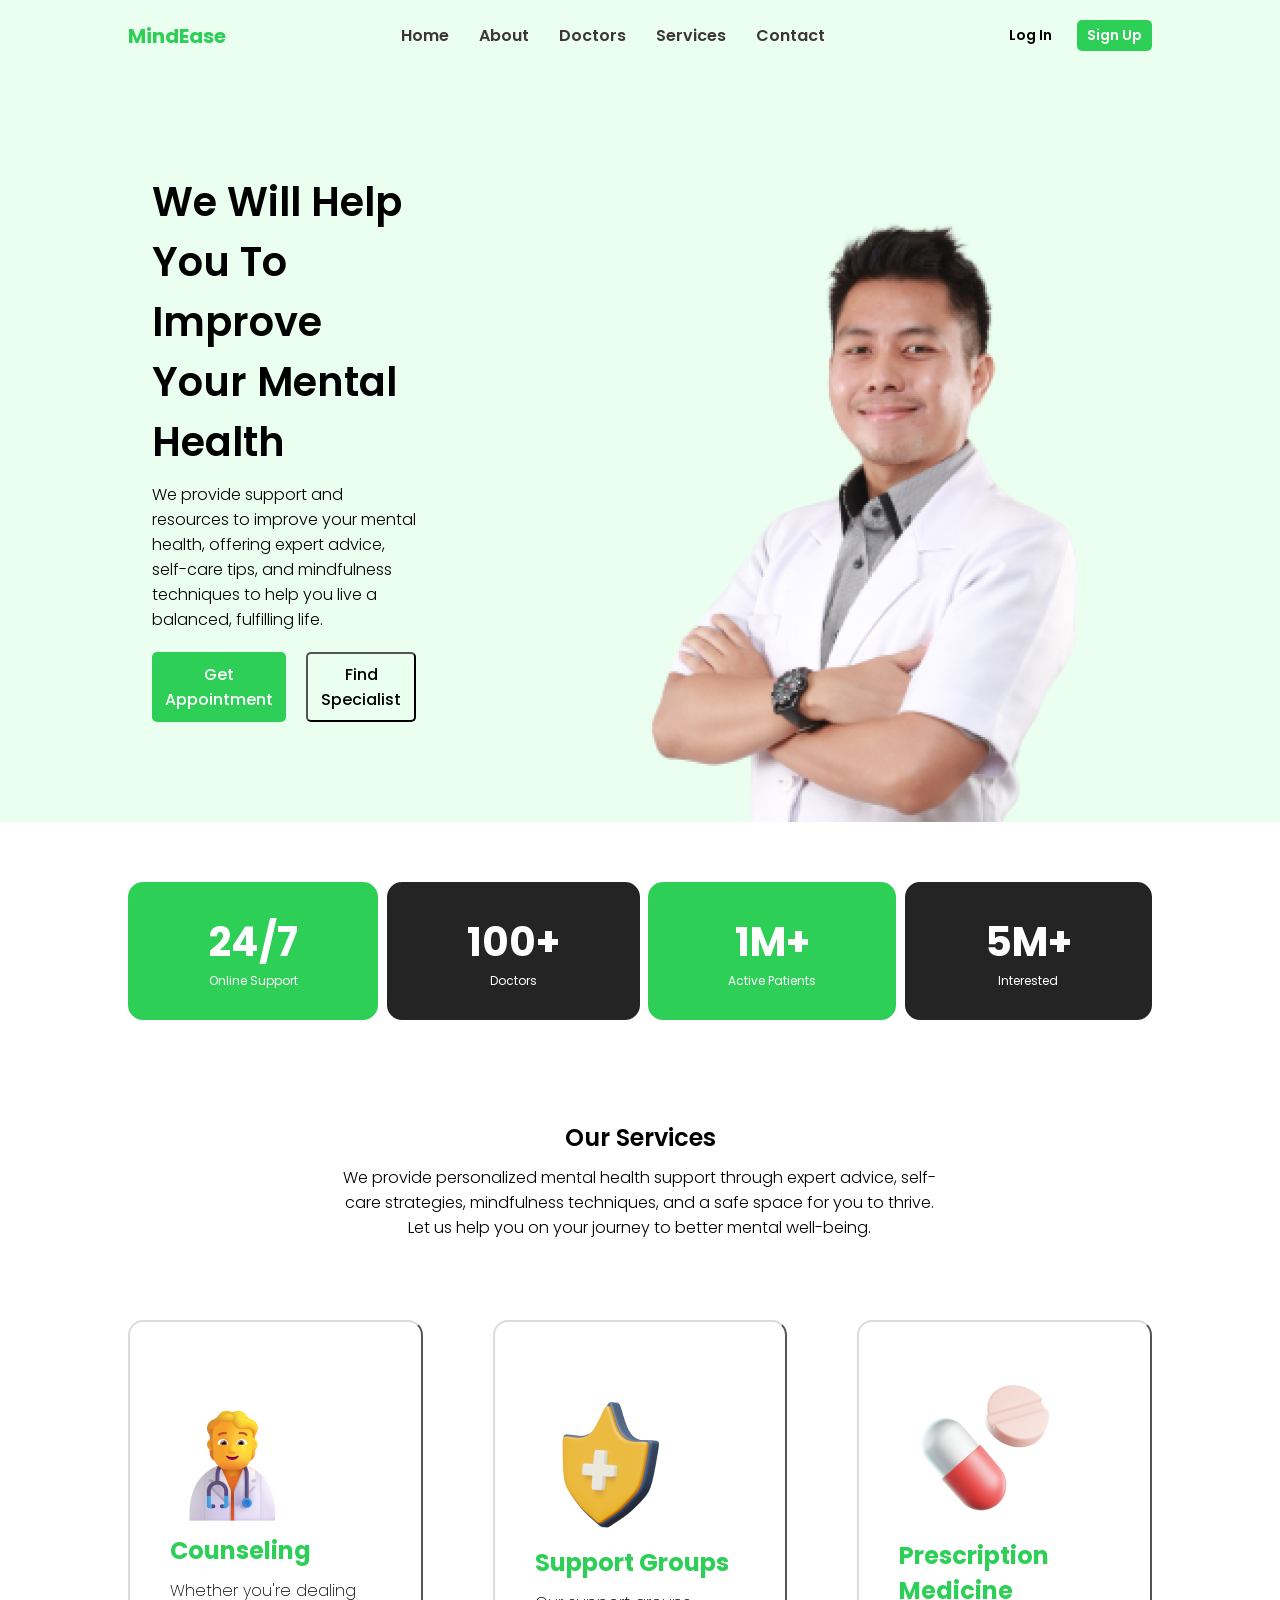
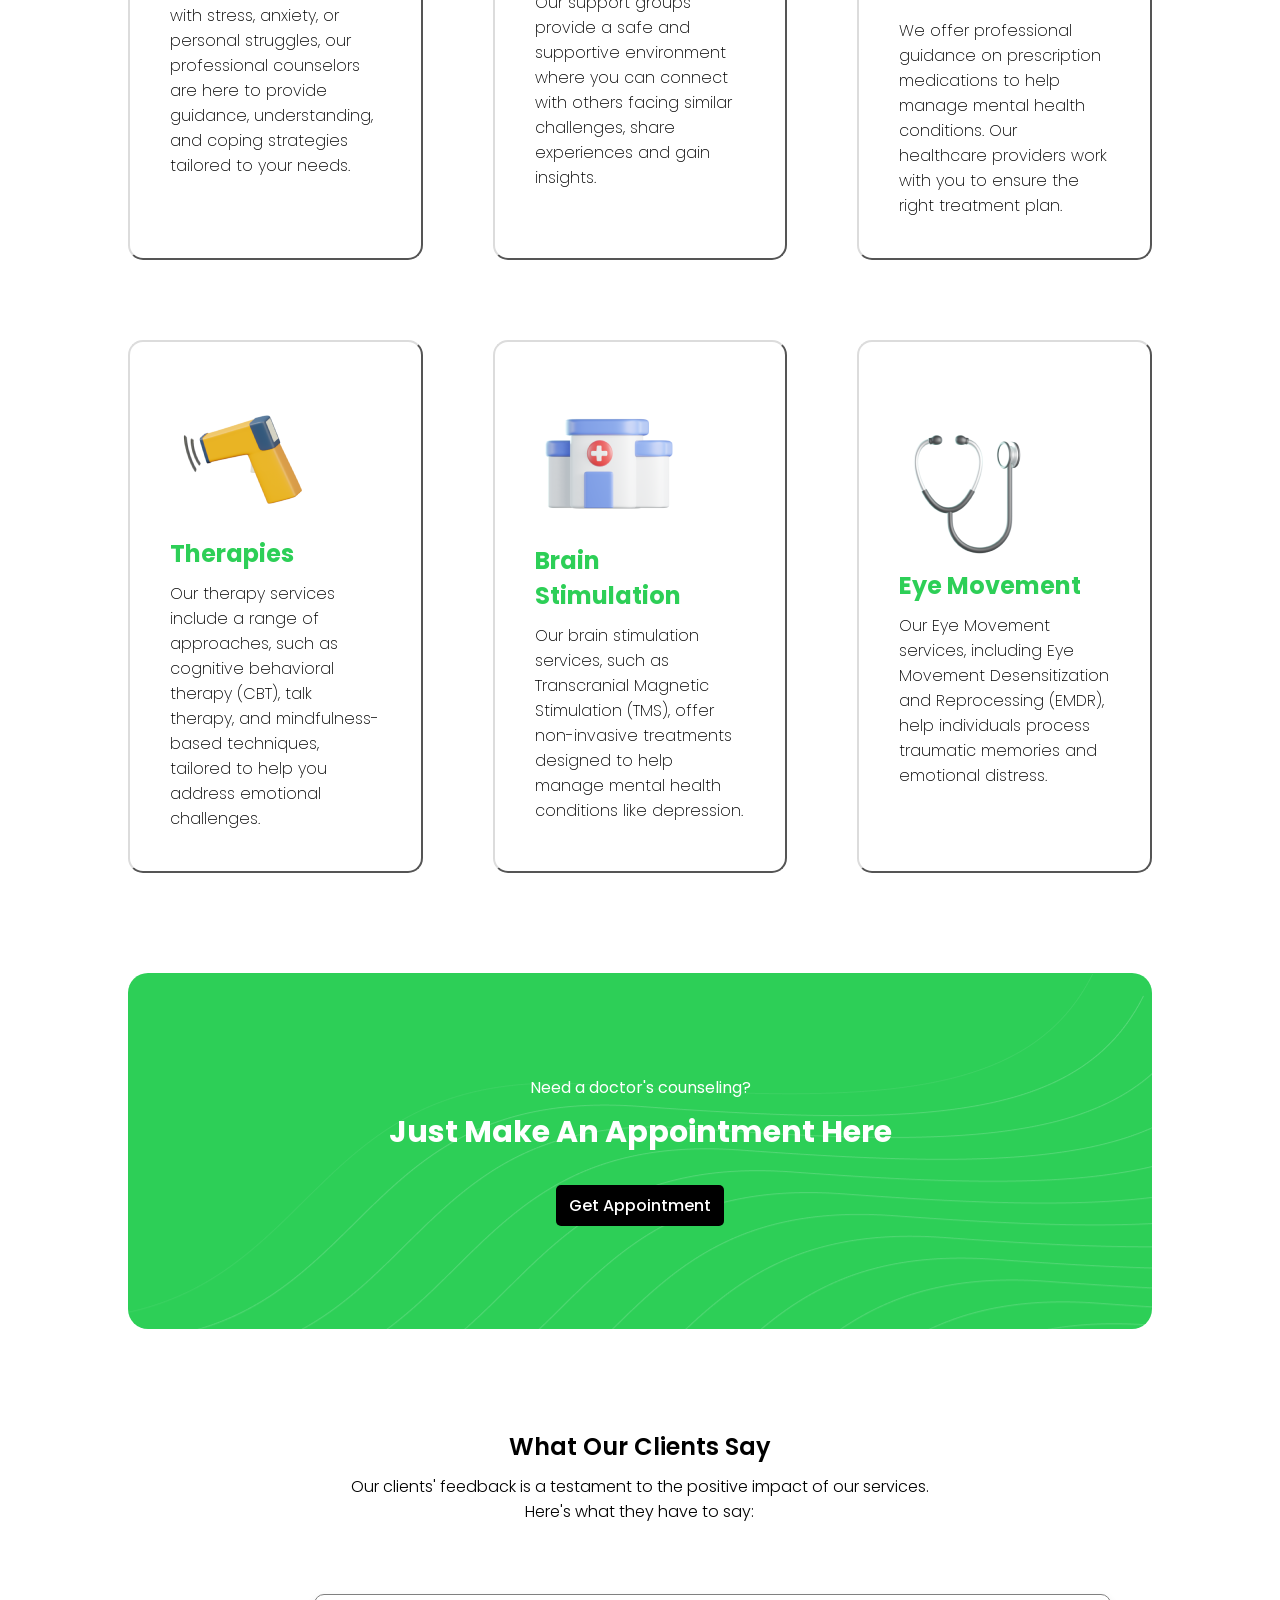
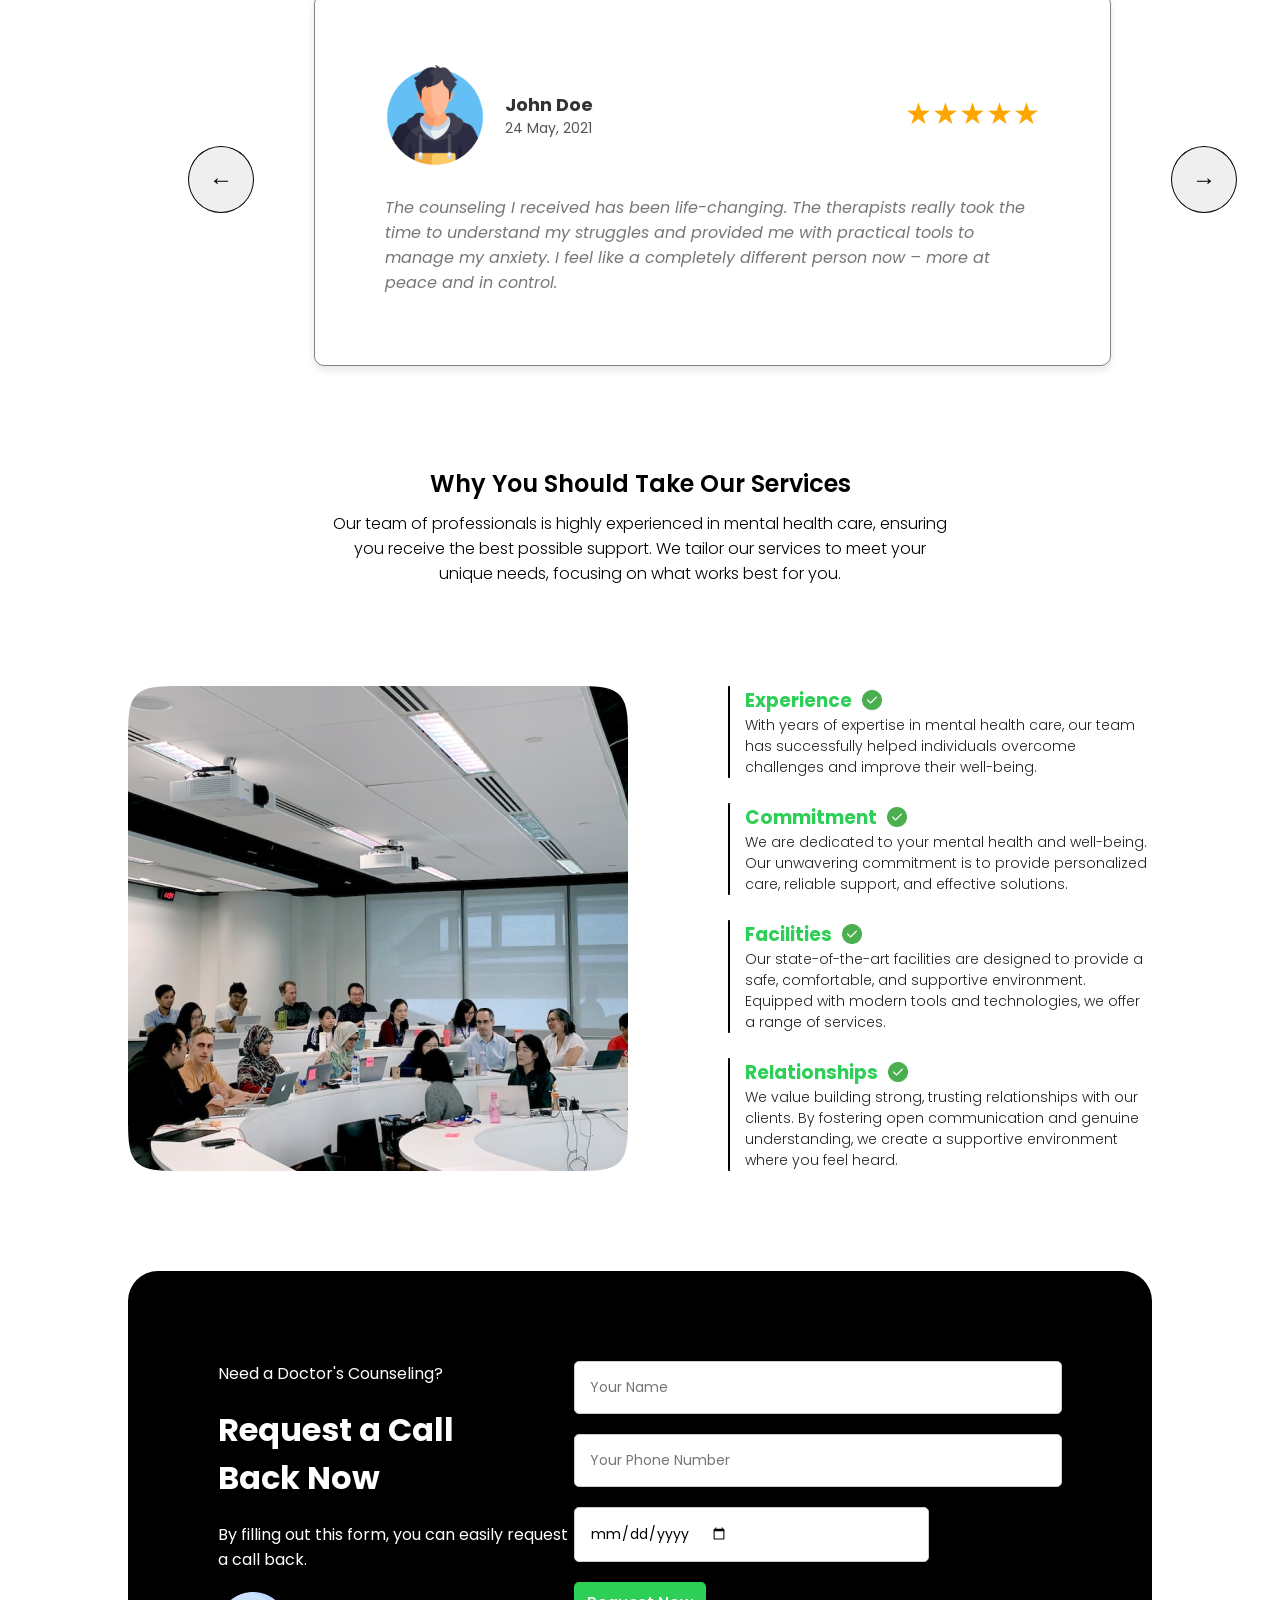
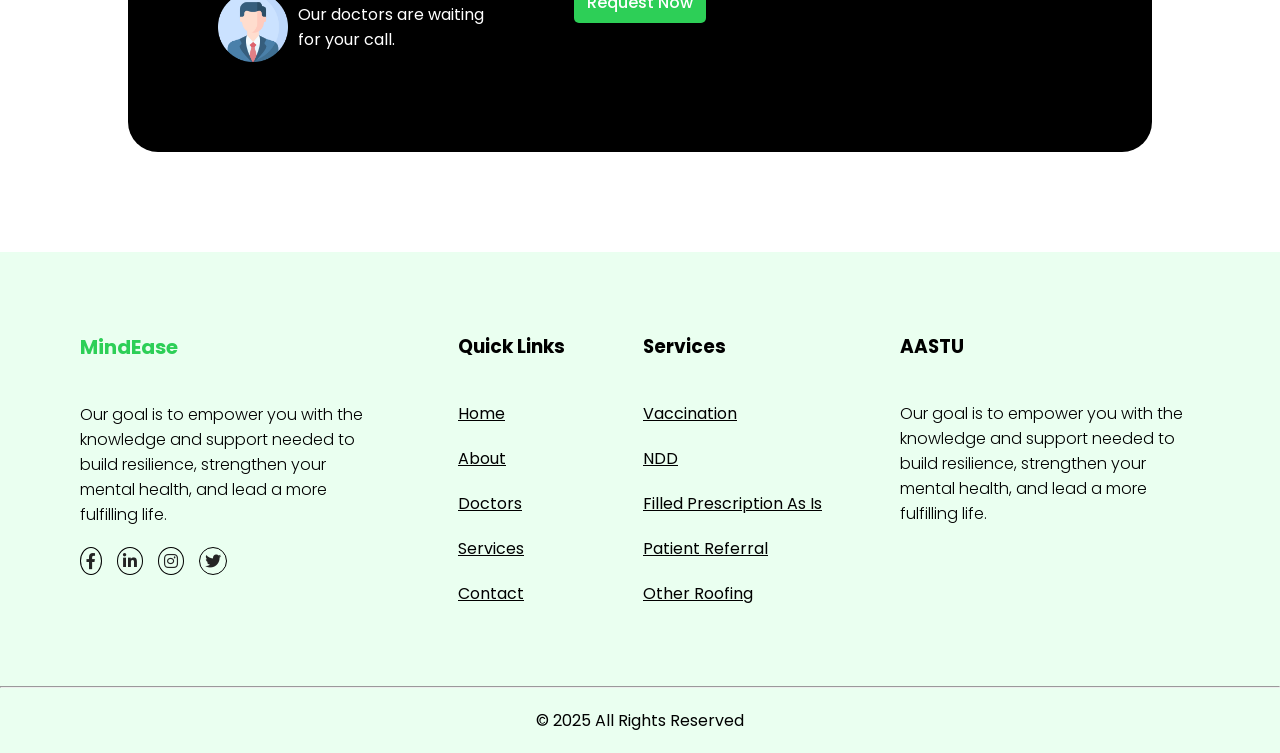
==== commit afc23d06: "added better form handling" ====
--- a/index.html
+++ b/index.html
@@ -1,64 +1,85 @@
 <!DOCTYPE html>
+<!-- Homepage - shows navigation, hero section, services, reviews, and contact form -->
 <html lang="en">
 
 <head>
   <meta charset="UTF-8" />
+  <!-- Makes page work on mobile devices -->
   <meta name="viewport" content="width=device-width, initial-scale=1.0" />
   <title>MindEase Mental Health Support</title>
+  <!-- Small icon in browser tab -->
   <link rel="icon" href="images/clinic.png" />
+  <!-- Link to CSS file -->
   <link rel="stylesheet" href="style.css" />
+
+  <!-- Google Fonts -->
   <link rel="preconnect" href="https://fonts.googleapis.com" />
   <link rel="preconnect" href="https://fonts.gstatic.com" crossorigin />
   <link
     href="https://fonts.googleapis.com/css2?family=Poppins:ital,wght@0,100;0,200;0,300;0,400;0,500;0,600;0,700;0,800;0,900;1,100;1,200;1,300;1,400;1,500;1,600;1,700;1,800;1,900&display=swap"
     rel="stylesheet" />
+  <!-- Icons library -->
   <link rel="stylesheet" href="https://cdnjs.cloudflare.com/ajax/libs/font-awesome/6.0.0-beta3/css/all.min.css" />
 </head>
 
 <body>
   <div class="container">
+    <!-- Navigation bar at the top -->
     <header class="navbar">
+      <!-- Logo -->
       <a href="#" class="blu">MindEase</a>
+      <!-- Hamburger menu for mobile (3 lines) -->
       <div class="hamburger-menu">
         <span></span>
         <span></span>
         <span></span>
       </div>
+      <!-- Navigation links -->
       <div class="navbar-lists">
         <a href="index.html">Home</a>
         <a href="about.html">About</a>
         <a href="doctors.html">Doctors</a>
+        <!-- Scrolls to services section -->
         <a href="#our-services">Services</a>
+        <!-- Scrolls to contact section -->
         <a href="#our-contact">Contact</a>
       </div>
+      <!-- Login buttons -->
       <div class="navbar-btns">
         <button class="login-btn">Log In</button>
         <button class="signup-btn">Sign Up</button>
       </div>
     </header>
 
+    <!-- Hero section - main banner at top -->
     <div class="hero-container">
       <div class="hero">
         <div class="hero-mini-container">
+          <!-- Main title -->
           <h1 class="hero-h1">
             We Will Help You To Improve Your Mental Health
           </h1>
+          <!-- Description -->
           <p class="hero-p1">
             We provide support and resources to improve your mental health,
             offering expert advice, self-care tips, and mindfulness techniques
             to help you live a balanced, fulfilling life.
           </p>
+          <!-- Action buttons -->
           <div class="hero-btns">
-            <button class="hero-btn1">Get Appointment</button>
-            <button class="hero-btn2">Find Specialist</button>
-          </div>
-        </div>
+            <button class="hero-btn1 signup-trigger">Get Appointment</button>
+            <button class="hero-btn2" onclick="window.location.href='doctors.html'">Find Specialist</button>
+          </div>
+        </div>
+        <!-- Hero image -->
         <img class="hero-img" src="images/hero-img.png" alt="Hero Image" />
       </div>
     </div>
   </div>
 
+  <!-- Main content area -->
   <div class="other-sections">
+    <!-- Statistics section - shows numbers -->
     <section class="section2">
       <div class="section2-greens">
         <h1 class="section2-h1">24/7</h1>
@@ -78,6 +99,7 @@
       </div>
     </section>
 
+    <!-- Services section - shows what we offer -->
     <section id="our-services" class="services">
       <div class="services-part">
         <h1 class="services-h1">Our Services</h1>
@@ -89,6 +111,7 @@
         </p>
       </div>
 
+      <!-- First row of services -->
       <div class="services-container">
         <div class="service-card">
           <img class="service-img" src="images/counseling.png" alt="" />
@@ -119,6 +142,7 @@
           </p>
         </div>
       </div>
+      <!-- Second row of services -->
       <div class="services-container">
         <div class="service-card">
           <img class="service-img" src="images/therapies.png" alt="" />
@@ -151,36 +175,47 @@
       </div>
     </section>
 
+    <!-- Appointment section -->
     <section id="our-contact" class="appointment-container">
       <p>Need a doctor's counseling?</p>
       <h1 class="ap-h1">Just Make An Appointment Here</h1>
-      <button class="ap-btn">Get Appointment</button>
-    </section>
-
+      <button class="ap-btn signup-trigger">Get Appointment</button>
+    </section>
+
+    <!-- Reviews section - shows what clients say -->
     <section>
       <div class="clients-part">
         <h1 class="clients-h1">What Our Clients Say</h1>
         <p class="clients-p1">
-          Our clients’ feedback is a testament to the positive impact of our
-          services. Here’s what they have to say:
+          Our clients' feedback is a testament to the positive impact of our
+          services. Here's what they have to say:
         </p>
       </div>
 
+      <!-- Review carousel with left/right arrows -->
       <div class="clients-container">
+        <!-- Left arrow - go to previous review -->
         <button class="arrow left" onclick="changeCard('left')">
           &#8592;
         </button>
+
+        <!-- Review card - content changes when arrows clicked -->
         <div class="clients-card">
           <div class="card">
             <div class="mini-card">
+              <!-- Client photo -->
               <img id="photo" src="images/boy.png" alt="Profile Picture" />
               <div>
+                <!-- Client name -->
                 <h2 id="name">John Doe</h2>
+                <!-- Review date -->
                 <p id="date">24 May, 2021</p>
               </div>
             </div>
+            <!-- Star rating -->
             <p id="stars">★★★★★</p>
           </div>
+          <!-- Review text -->
           <p id="writtenReview">
             The counseling I received has been life-changing. The therapists
             really took the time to understand my struggles and provided me
@@ -188,12 +223,15 @@
             completely different person now – more at peace and in control.
           </p>
         </div>
+
+        <!-- Right arrow - go to next review -->
         <button class="arrow right" onclick="changeCard('right')">
           &#8594;
         </button>
       </div>
     </section>
 
+    <!-- Why choose us section - explains benefits -->
     <section>
       <div class="why-part">
         <h1 class="why-h1">Why You Should Take Our Services</h1>
@@ -206,7 +244,10 @@
       </div>
 
       <div class="why-container">
+        <!-- Image on left -->
         <img class="meeting-img" src="images/meeting.png" alt="" />
+
+        <!-- List of reasons on right -->
         <div class="why-lists">
           <div>
             <div class="why-reasons">
@@ -277,8 +318,10 @@
       </div>
     </section>
 
+    <!-- Contact form section -->
     <section>
       <div class="request-section">
+        <!-- Left side - form description -->
         <div class="request-left">
           <p>Need a Doctor's Counseling?</p>
           <h1>Request a Call Back Now</h1>
@@ -288,19 +331,30 @@
             <p>Our doctors are waiting for your call.</p>
           </div>
         </div>
-        <form class="request-right">
-          <input type="text" name="name" placeholder="Your Name" class="input" required />
-          <input type="number" name="phone" placeholder="Your Phone Number" class="input" required />
-          <input type="text" name="date" class="input" placeholder="Date" required />
-          <button type="submit" class="submit-btn">Request Now</button>
-        </form>
+
+        <!-- Right side - contact form -->
+        <div id="requestFormContainer">
+          <form class="request-right" id="requestForm">
+            <input type="text" name="name" placeholder="Your Name" class="input" required />
+            <input type="number" name="phone" placeholder="Your Phone Number" class="input" required />
+            <input type="date" name="date" class="input" required />
+            <button type="submit" class="submit-btn">Request Now</button>
+          </form>
+        </div>
+        <div id="requestSuccess">
+          <i class="fas fa-check-circle"></i>
+          <h3>Thank You!</h3>
+          <p>We will call you back shortly.</p>
+        </div>
         <div></div>
       </div>
     </section>
   </div>
 
+  <!-- Footer - company info and links -->
   <footer class="footer-container">
     <div class="footer">
+      <!-- Company info and social media -->
       <div>
         <a href="#" class="blu">MindEase</a>
         <p class="footer-p1">
@@ -308,6 +362,7 @@
           build resilience, strengthen your mental health, and lead a more
           fulfilling life.
         </p>
+        <!-- Social media icons -->
         <div class="links">
           <a href="#" class="social-link">
             <i class="fab fa-facebook-f"></i>
@@ -323,6 +378,7 @@
           </a>
         </div>
       </div>
+      <!-- Quick links -->
       <div>
         <h3 class="footer-h3">Quick Links</h3>
         <div class="footer-links">
@@ -333,6 +389,7 @@
           <a href="#our-contact">Contact</a>
         </div>
       </div>
+      <!-- Services links -->
       <div>
         <h3 class="footer-h3">Services</h3>
         <div class="footer-links">
@@ -343,6 +400,7 @@
           <a href="#">Other Roofing</a>
         </div>
       </div>
+      <!-- Additional info -->
       <div>
         <h3 class="footer-h3">AASTU</h3>
         <p class="footer-p1">
@@ -356,7 +414,65 @@
     <p class="footer-p">&copy; 2025 All Rights Reserved</p>
   </footer>
 
+  <!-- Link to JavaScript file -->
   <script src="main.js"></script>
+
+  <!-- Signup Modal Structure -->
+  <div id="signupModal" class="modal-overlay">
+    <div class="modal-content">
+      <span class="close-btn">&times;</span>
+
+      <!-- Container for the Sign Up Form -->
+      <div id="signupFormContainer">
+        <h1 class="modal-h1">Sign Up</h1>
+        <div id="signupError" class="error-message"></div>
+        <form class="modal-form" id="signupForm">
+          <input type="text" name="fullname" class="modal-input" placeholder="Full Name" required />
+          <input type="number" name="age" class="modal-input" placeholder="Age" required />
+          <input type="email" name="email" class="modal-input" placeholder="Email Address" required />
+          <input type="tel" name="phone" class="modal-input" placeholder="Phone Number" required />
+          <input type="password" name="password" class="modal-input" placeholder="Password" required />
+          <input type="password" name="confirm_password" class="modal-input" placeholder="Confirm Password" required />
+          <button type="submit" class="modal-submit-btn">Register</button>
+        </form>
+      </div>
+
+      <!-- Container for the Success Message (Hidden by default) -->
+      <div id="signupSuccess" class="success-message">
+        <div class="success-icon">
+          <i class="fas fa-check-circle"></i>
+        </div>
+        <h1 class="success-title">Success!</h1>
+        <p class="success-text">You have successfully registered.</p>
+      </div>
+    </div>
+  </div>
+
+  <!-- Login Modal Structure -->
+  <div id="loginModal" class="modal-overlay">
+    <div class="modal-content">
+      <span class="close-btn login-close">&times;</span>
+
+      <!-- Container for the Login Form -->
+      <div id="loginFormContainer">
+        <h1 class="modal-h1">Log In</h1>
+        <form class="modal-form" id="loginForm">
+          <input type="text" name="email" class="modal-input" placeholder="Patient Name / Email" required />
+          <input type="password" name="password" class="modal-input" placeholder="Password" required />
+          <button type="submit" class="modal-submit-btn">Log In</button>
+        </form>
+      </div>
+
+      <!-- Container for the Success Message (Hidden by default) -->
+      <div id="loginSuccess" class="success-message">
+        <div class="success-icon">
+          <i class="fas fa-check-circle"></i>
+        </div>
+        <h1 class="success-title">Success!</h1>
+        <p class="success-text">You have successfully logged in.</p>
+      </div>
+    </div>
+  </div>
 </body>
 
 </html>
--- a/style.css
+++ b/style.css
@@ -1,3 +1,4 @@
+/* Reset all default styles and set font */
 * {
   margin: 0;
   padding: 0;
@@ -5,10 +6,12 @@
   font-family: "Poppins", sans-serif;
 }
 
+/* Main container - light green background */
 .container {
   background-color: #eafff0;
 }
 
+/* Navigation bar styles */
 .navbar {
   display: flex;
   justify-content: space-between;
@@ -16,6 +19,7 @@
   padding: 20px 10%;
 }
 
+/* Logo text color */
 .blu {
   text-decoration: none;
   color: #2dcf57;
@@ -23,32 +27,39 @@
   font-size: 20px;
 }
 
+/* Navigation links container */
 .navbar-lists {
   display: flex;
   gap: 30px;
 }
 
+/* Navigation link styles */
 .navbar-lists a {
   text-decoration: none;
   color: rgb(61, 54, 54);
   font-weight: 600;
 }
 
+/* Login/Sign Up buttons container */
 .navbar-btns {
   display: flex;
   gap: 15px;
 }
 
+/* Login button styles */
 .login-btn {
-  color: rgb(61, 54, 54);
+  color: var(--text-color-secondary);
   font-size: 14px;
   font-weight: 600;
   padding: 5px 10px;
   border: none;
   border-radius: 5px;
   cursor: pointer;
-}
-
+  background-color: transparent;
+  /* Explicitly transparent or use var if intended */
+}
+
+/* Sign Up button - green background */
 .signup-btn {
   background-color: #2dcf57;
   color: white;
@@ -60,6 +71,7 @@
   cursor: pointer;
 }
 
+/* Hamburger menu - hidden on desktop, shown on mobile */
 .hamburger-menu {
   display: none;
   flex-direction: column;
@@ -67,6 +79,7 @@
   cursor: pointer;
 }
 
+/* Hamburger menu lines (3 horizontal lines) */
 .hamburger-menu span {
   width: 25px;
   height: 3px;
@@ -74,6 +87,7 @@
   border-radius: 2px;
 }
 
+/* Hero section - main banner at top */
 .hero-container {
   display: flex;
   justify-content: center;
@@ -89,22 +103,26 @@
   width: 95%;
 }
 
+/* Hero title */
 .hero-h1 {
   font-weight: 600;
   font-size: 40px;
 }
 
+/* Hero description text */
 .hero-p1 {
   font-weight: 300;
   margin-top: 10px;
   margin-bottom: 20px;
 }
 
+/* Hero buttons container */
 .hero-btns {
   display: flex;
   gap: 20px;
 }
 
+/* Primary hero button - green */
 .hero-btn1 {
   background-color: #2dcf57;
   padding: 8px 13px;
@@ -116,6 +134,7 @@
   cursor: pointer;
 }
 
+/* Secondary hero button - white background */
 .hero-btn2 {
   background-color: #eafff0;
   padding: 8px 13px;
@@ -126,17 +145,20 @@
   cursor: pointer;
 }
 
+/* Main content sections container */
 .other-sections {
   width: 80%;
   margin-left: 10%;
 }
 
+/* Statistics section */
 .section2 {
   margin-top: 60px;
   display: flex;
   justify-content: space-between;
 }
 
+/* Stat card with green background */
 .section2-greens {
   background-color: #2dcf57;
   color: white;
@@ -148,6 +170,7 @@
   border-radius: 15px;
 }
 
+/* Stat card with black background */
 .section2-blacks {
   background-color: #242424;
   color: white;
@@ -159,18 +182,22 @@
   border-radius: 15px;
 }
 
+/* Stat number */
 .section2-h1 {
   font-size: 40px;
 }
 
+/* Stat label */
 .section2-p {
   font-size: 12px;
 }
 
+/* Services section */
 .services {
   margin-top: 100px;
 }
 
+/* Services header */
 .services-part {
   display: flex;
   flex-direction: column;
@@ -178,24 +205,28 @@
   align-items: center;
 }
 
+/* Services title */
 .services-h1 {
   font-weight: 600;
   font-size: 24px;
   margin-bottom: 10px;
 }
 
+/* Services description */
 .services-p1 {
   font-weight: 300;
   width: 60%;
   text-align: center;
 }
 
+/* Services cards container */
 .services-container {
   margin-top: 80px;
   display: flex;
   gap: 70px;
 }
 
+/* Individual service card */
 .service-card {
   width: 1000px;
   display: flex;
@@ -211,16 +242,19 @@
   border-right: 2px solid #555555;
 }
 
+/* Service card title */
 .service-title {
   margin-top: 5px;
   margin-bottom: 10px;
   color: #2dcf57;
 }
 
+/* Service card description */
 .service-desc {
   font-weight: 200;
 }
 
+/* Appointment call-to-action section */
 .appointment-container {
   background-image: url("images/backgroundd.png");
   margin-top: 100px;
@@ -234,11 +268,13 @@
   padding: 10% 15%;
 }
 
+/* Appointment title */
 .ap-h1 {
   font-size: 30px;
   margin-top: 10px;
 }
 
+/* Appointment button */
 .ap-btn {
   background-color: black;
   padding: 8px 13px;
@@ -251,6 +287,7 @@
   margin-top: 30px;
 }
 
+/* Reviews section header */
 .clients-part {
   margin-top: 100px;
   display: flex;
@@ -259,24 +296,28 @@
   align-items: center;
 }
 
+/* Reviews title */
 .clients-h1 {
   font-weight: 600;
   font-size: 24px;
   margin-bottom: 10px;
 }
 
+/* Reviews description */
 .clients-p1 {
   font-weight: 300;
   width: 60%;
   text-align: center;
 }
 
+/* Reviews carousel container */
 .clients-container {
   display: flex;
   align-items: center;
   margin-top: 70px;
 }
 
+/* Left/right arrow buttons */
 .arrow {
   color: black;
   border: 1px solid black;
@@ -287,10 +328,12 @@
   margin: 0 60px;
 }
 
+/* Arrow hover effect */
 .arrow:hover {
   background-color: #a6e8b7;
 }
 
+/* Review card */
 .clients-card {
   width: 90%;
   height: 40%px;
@@ -303,12 +346,14 @@
   padding: 70px;
 }
 
+/* Review card header */
 .card {
   display: flex;
   align-items: center;
   gap: 100px;
 }
 
+/* Client info container */
 .mini-card {
   display: flex;
   justify-content: center;
@@ -316,6 +361,7 @@
   gap: 20px;
 }
 
+/* Client photo */
 .card img {
   width: 100px;
   height: 100px;
@@ -323,28 +369,26 @@
   object-fit: cover;
 }
 
+/* Client name */
 #name {
   font-size: 18px;
   color: #333;
   width: 300px;
 }
 
+/* Review date */
 #date {
   font-size: 14px;
   color: #555;
 }
 
-#reviews {
-  display: flex;
-  flex-direction: column;
-  align-items: center;
-}
-
+/* Star rating */
 #stars {
   font-size: 30px;
   color: orange;
 }
 
+/* Review text */
 #writtenReview {
   font-style: italic;
   text-align: center;
@@ -353,6 +397,7 @@
   margin-top: 30px;
 }
 
+/* Why choose us section header */
 .why-part {
   margin-top: 100px;
   display: flex;
@@ -361,30 +406,35 @@
   align-items: center;
 }
 
+/* Why choose us title */
 .why-h1 {
   font-weight: 600;
   font-size: 24px;
   margin-bottom: 10px;
 }
 
+/* Why choose us description */
 .why-p1 {
   font-weight: 300;
   width: 60%;
   text-align: center;
 }
 
+/* Why choose us container */
 .why-container {
   margin-top: 100px;
   display: flex;
   gap: 100px;
 }
 
+/* Reasons list */
 .why-lists {
   display: flex;
   flex-direction: column;
   justify-content: space-between;
 }
 
+/* Individual reason item */
 .why-reasons {
   display: flex;
   gap: 15px;
@@ -408,16 +458,19 @@
   height: 20px;
 }
 
+/* Reason description text */
 .why-p {
   font-weight: 300;
   font-size: 14px;
   color: #242424;
 }
 
+/* Reason title */
 .why-h3 {
   color: #2dcf57;
 }
 
+/* Contact form section */
 .request-section {
   display: flex;
   margin-top: 100px;
@@ -428,6 +481,7 @@
   border-radius: 30px;
 }
 
+/* Form description on left */
 .request-left {
   display: flex;
   flex-direction: column;
@@ -455,6 +509,7 @@
   width: 200px;
 }
 
+/* Form on right */
 .request-right {
   display: flex;
   flex-direction: column;
@@ -462,6 +517,7 @@
   gap: 20px;
 }
 
+/* Form input fields */
 .input {
   padding: 15px;
   padding-right: 200px;
@@ -471,6 +527,7 @@
   font-size: 14px;
 }
 
+/* Submit button */
 .submit-btn {
   background-color: #2dcf57;
   padding: 8px 13px;
@@ -482,6 +539,7 @@
   cursor: pointer;
 }
 
+/* Footer */
 .footer-container {
   background-color: #eafff0;
   margin-top: 100px;
@@ -493,6 +551,7 @@
   justify-content: space-between;
 }
 
+/* Social media links */
 .links {
   display: flex;
   gap: 15px;
@@ -532,11 +591,12 @@
   padding-bottom: 20px;
 }
 
-/* Responsive styles */
+/* Mobile responsive styles */
 @media (max-width: 768px) {
   .container {
     padding-bottom: 40px;
   }
+
   .navbar-lists,
   .navbar-btns {
     display: none;
@@ -674,4 +734,159 @@
     flex-direction: column;
     gap: 10px;
   }
-}
+} /* Modal Background Overlay */
+.modal-overlay {
+  display: none;
+  /* Hidden by default */
+  position: fixed;
+  z-index: 1000;
+  /* Sit on top */
+  left: 0;
+  top: 0;
+  width: 100%;
+  height: 100%;
+  background-color: rgba(0, 0, 0, 0.5);
+  /* Black w/ opacity */
+  justify-content: center;
+  align-items: center;
+}
+
+/* Modal Content Box */
+.modal-content {
+  background-color: #eafff0;
+  padding: 30px;
+  border-radius: 15px;
+  width: 400px;
+  box-shadow: 0 4px 8px rgba(0, 0, 0, 0.2);
+  position: relative;
+  text-align: center;
+  animation: slideIn 0.3s ease-out;
+}
+
+/* Animation for opening */
+@keyframes slideIn {
+  from {
+    transform: translateY(-50px);
+    opacity: 0;
+  }
+
+  to {
+    transform: translateY(0);
+    opacity: 1;
+  }
+}
+
+/* Close Button (X) */
+.close-btn {
+  position: absolute;
+  top: 10px;
+  right: 15px;
+  font-size: 24px;
+  font-weight: bold;
+  color: #aaa;
+  cursor: pointer;
+}
+
+.close-btn:hover {
+  color: #000;
+}
+
+/* Modal Title */
+.modal-h1 {
+  color: #2dcf57;
+  margin-bottom: 20px;
+}
+
+/* Form Styles */
+.modal-form {
+  display: flex;
+  flex-direction: column;
+  gap: 15px;
+}
+
+.modal-input {
+  padding: 10px;
+  border: 1px solid #ccc;
+  border-radius: 5px;
+  font-family: inherit;
+}
+
+.modal-submit-btn {
+  background-color: #2dcf57;
+  color: white;
+  padding: 10px;
+  border: none;
+  border-radius: 5px;
+  cursor: pointer;
+  font-weight: 600;
+  font-size: 16px;
+}
+
+.modal-submit-btn:hover {
+  background-color: #24a746;
+}
+
+/* Success Message Styles */
+.success-message {
+  display: none;
+  /* Hidden by default */
+  flex-direction: column;
+  align-items: center;
+  gap: 15px;
+  animation: fadeIn 0.5s ease-in;
+}
+
+.success-icon {
+  font-size: 50px;
+  color: #2dcf57;
+  margin-bottom: 10px;
+}
+
+.success-title {
+  color: #2dcf57;
+  font-size: 24px;
+  margin: 0;
+}
+
+.success-text {
+  color: #555;
+  font-size: 16px;
+  margin: 0;
+}
+
+@keyframes fadeIn {
+  from {
+    opacity: 0;
+    transform: scale(0.9);
+  }
+
+  to {
+    opacity: 1;
+    transform: scale(1);
+  }
+}
+
+/* Request Success Styles */
+#requestSuccess {
+  display: none;
+  color: #2dcf57;
+  text-align: center;
+  padding: 20px;
+}
+#requestSuccess i {
+  font-size: 30px;
+  margin-bottom: 10px;
+}
+
+/* Error Message Styles */
+.error-message {
+  display: none;
+  color: #721c24;
+  background-color: #f8d7da;
+  border: 1px solid #f5c6cb;
+  padding: 10px;
+  margin-bottom: 15px;
+  border-radius: 5px;
+  text-align: center;
+  font-size: 14px;
+}
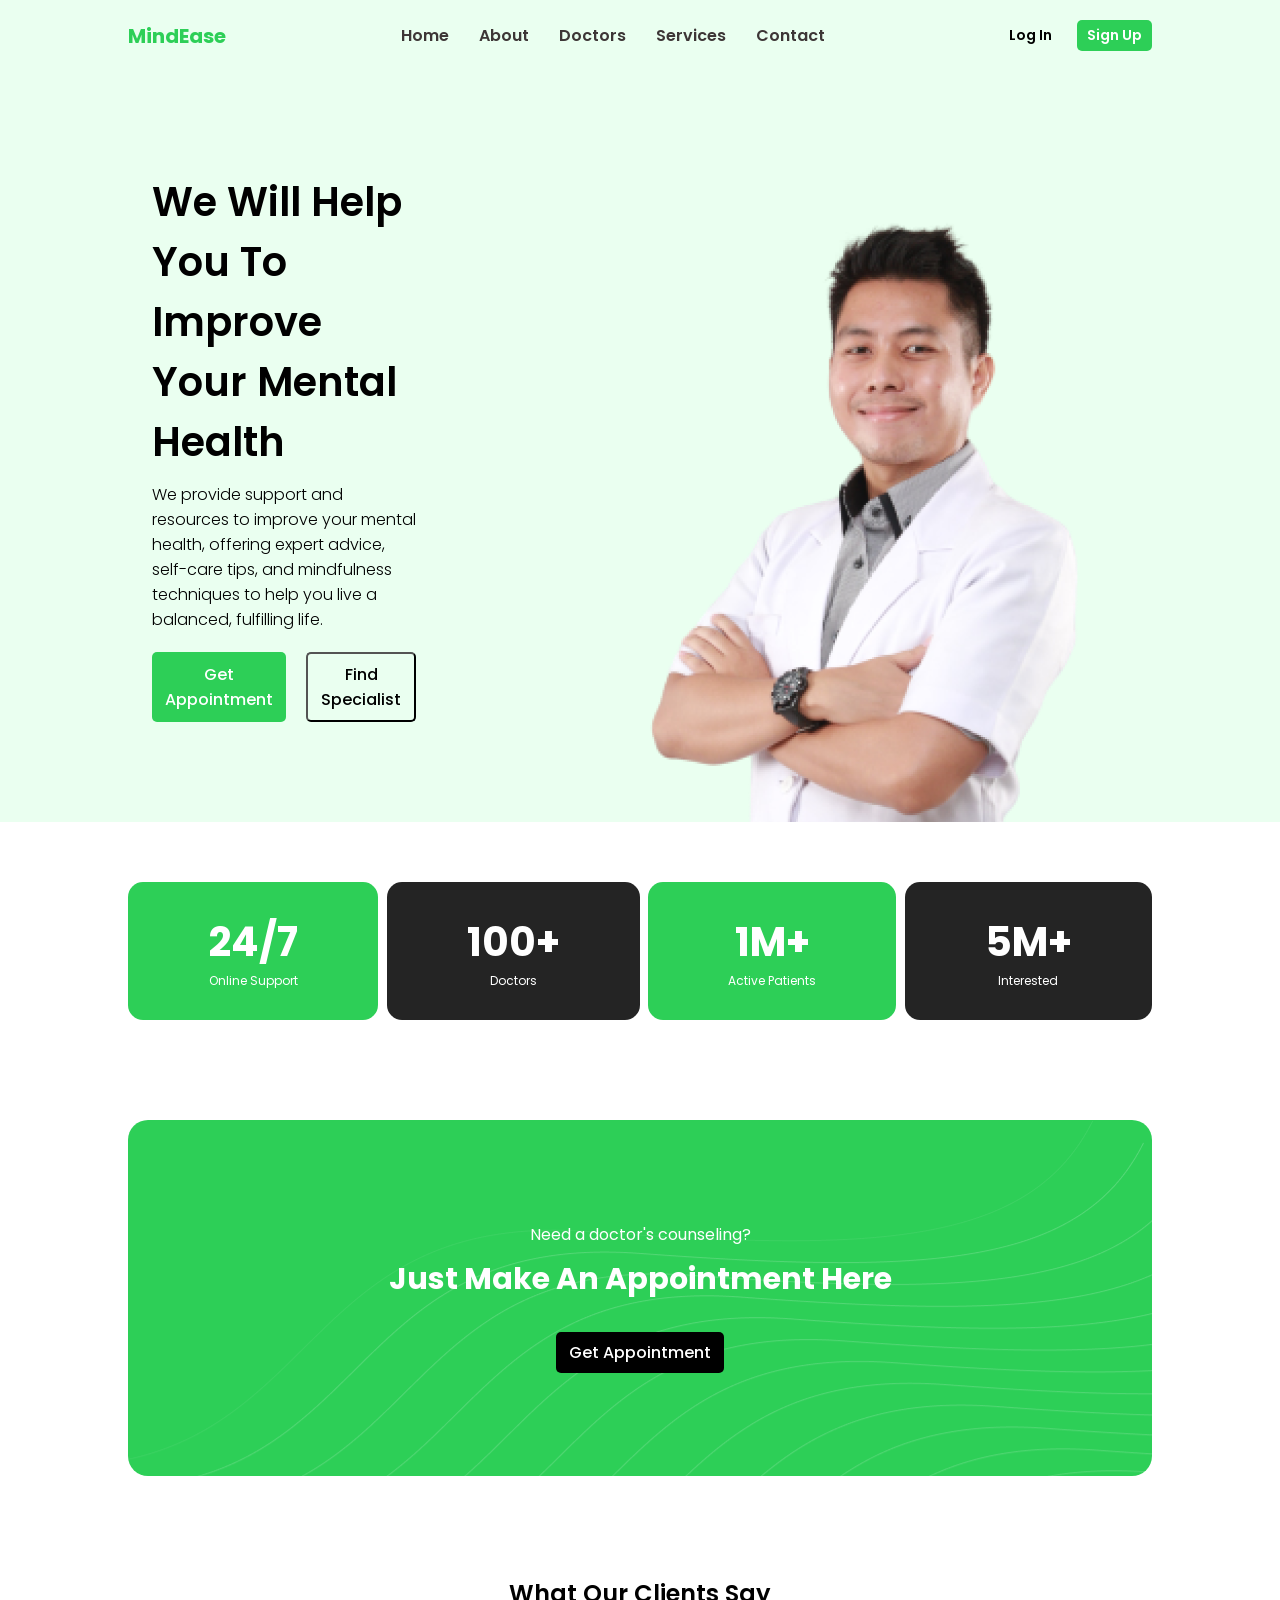
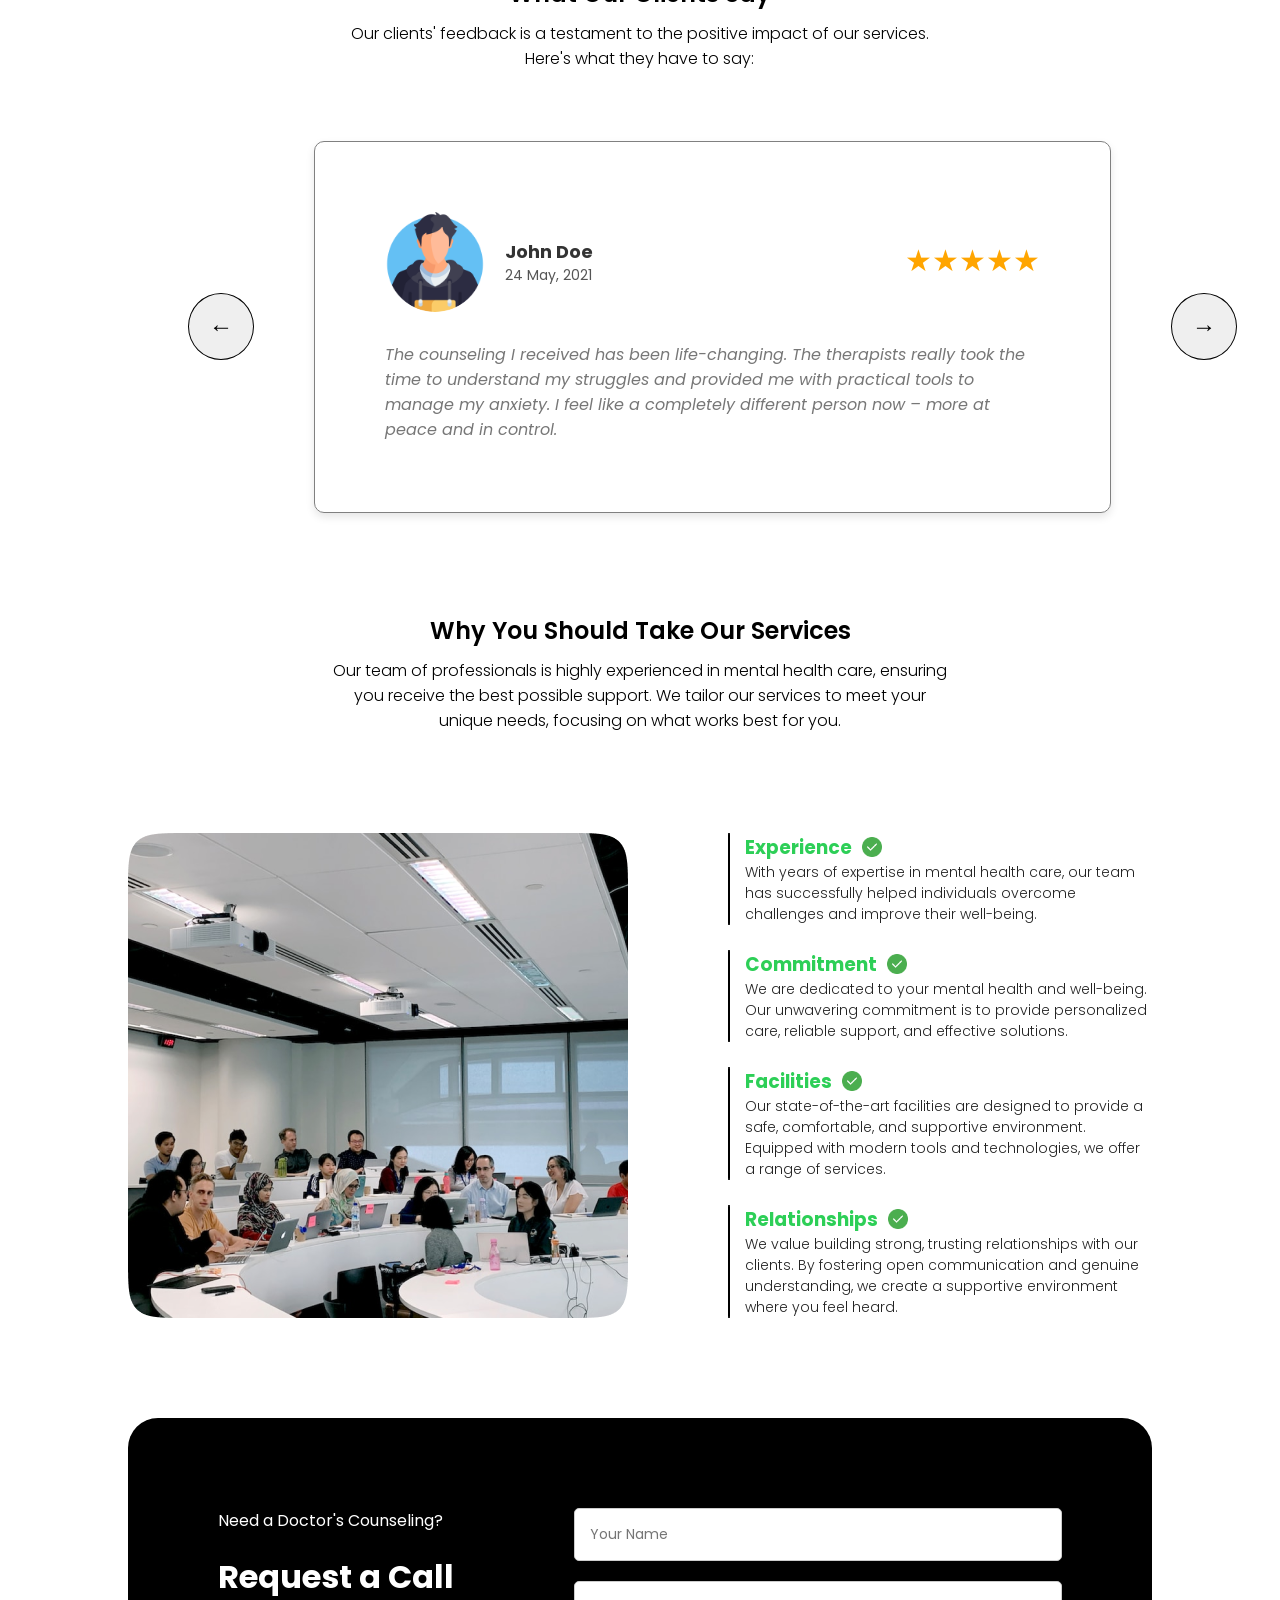
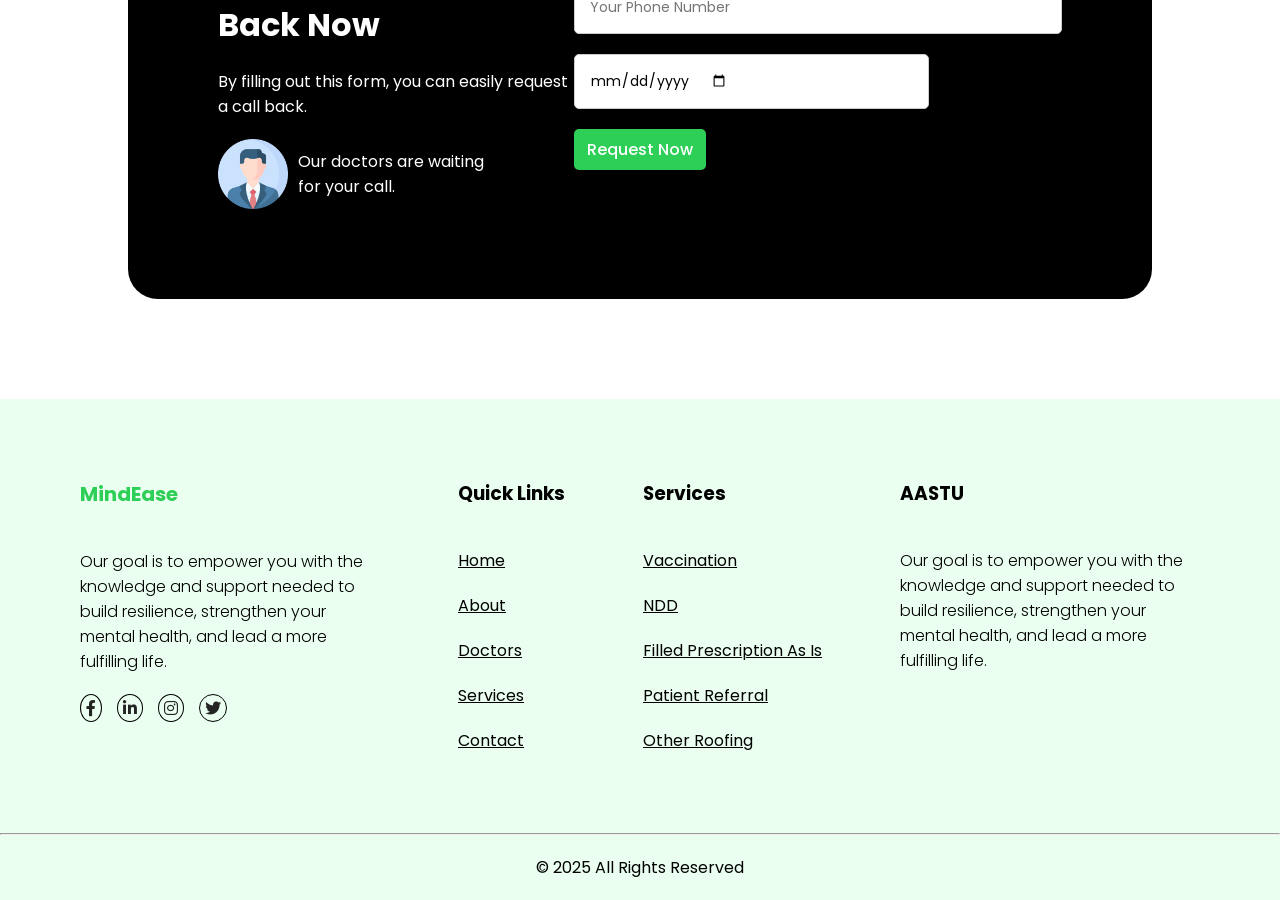
==== commit e2429a3b: "Added contacts & services link, removed services section" ====
--- a/index.html
+++ b/index.html
@@ -40,9 +40,9 @@
         <a href="about.html">About</a>
         <a href="doctors.html">Doctors</a>
         <!-- Scrolls to services section -->
-        <a href="#our-services">Services</a>
+        <a href="services.html">Services</a>
         <!-- Scrolls to contact section -->
-        <a href="#our-contact">Contact</a>
+        <a href="contact.html">Contact</a>
       </div>
       <!-- Login buttons -->
       <div class="navbar-btns">
@@ -96,82 +96,6 @@
       <div class="section2-blacks">
         <h1 class="section2-h1">5M+</h1>
         <p class="section2-p">Interested</p>
-      </div>
-    </section>
-
-    <!-- Services section - shows what we offer -->
-    <section id="our-services" class="services">
-      <div class="services-part">
-        <h1 class="services-h1">Our Services</h1>
-        <p class="services-p1">
-          We provide personalized mental health support through expert advice,
-          self-care strategies, mindfulness techniques, and a safe space for
-          you to thrive. Let us help you on your journey to better mental
-          well-being.
-        </p>
-      </div>
-
-      <!-- First row of services -->
-      <div class="services-container">
-        <div class="service-card">
-          <img class="service-img" src="images/counseling.png" alt="" />
-          <h1 class="service-title">Counseling</h1>
-          <p class="service-desc">
-            Whether you're dealing with stress, anxiety, or personal
-            struggles, our professional counselors are here to provide
-            guidance, understanding, and coping strategies tailored to your
-            needs.
-          </p>
-        </div>
-        <div class="service-card">
-          <img src="images/support-groups.png" alt="" />
-          <h1 class="service-title">Support Groups</h1>
-          <p class="service-desc">
-            Our support groups provide a safe and supportive environment where
-            you can connect with others facing similar challenges, share
-            experiences and gain insights.
-          </p>
-        </div>
-        <div class="service-card">
-          <img src="images/prescription-medicine.png" alt="" />
-          <h1 class="service-title">Prescription Medicine</h1>
-          <p class="service-desc">
-            We offer professional guidance on prescription medications to help
-            manage mental health conditions. Our healthcare providers work
-            with you to ensure the right treatment plan.
-          </p>
-        </div>
-      </div>
-      <!-- Second row of services -->
-      <div class="services-container">
-        <div class="service-card">
-          <img class="service-img" src="images/therapies.png" alt="" />
-          <h1 class="service-title">Therapies</h1>
-          <p class="service-desc">
-            Our therapy services include a range of approaches, such as
-            cognitive behavioral therapy (CBT), talk therapy, and
-            mindfulness-based techniques, tailored to help you address
-            emotional challenges.
-          </p>
-        </div>
-        <div class="service-card">
-          <img src="images/brain-stimulation.png" alt="" />
-          <h1 class="service-title">Brain Stimulation</h1>
-          <p class="service-desc">
-            Our brain stimulation services, such as Transcranial Magnetic
-            Stimulation (TMS), offer non-invasive treatments designed to help
-            manage mental health conditions like depression.
-          </p>
-        </div>
-        <div class="service-card">
-          <img src="images/eye-movement.png" alt="" />
-          <h1 class="service-title">Eye Movement</h1>
-          <p class="service-desc">
-            Our Eye Movement services, including Eye Movement Desensitization
-            and Reprocessing (EMDR), help individuals process traumatic
-            memories and emotional distress.
-          </p>
-        </div>
       </div>
     </section>
 
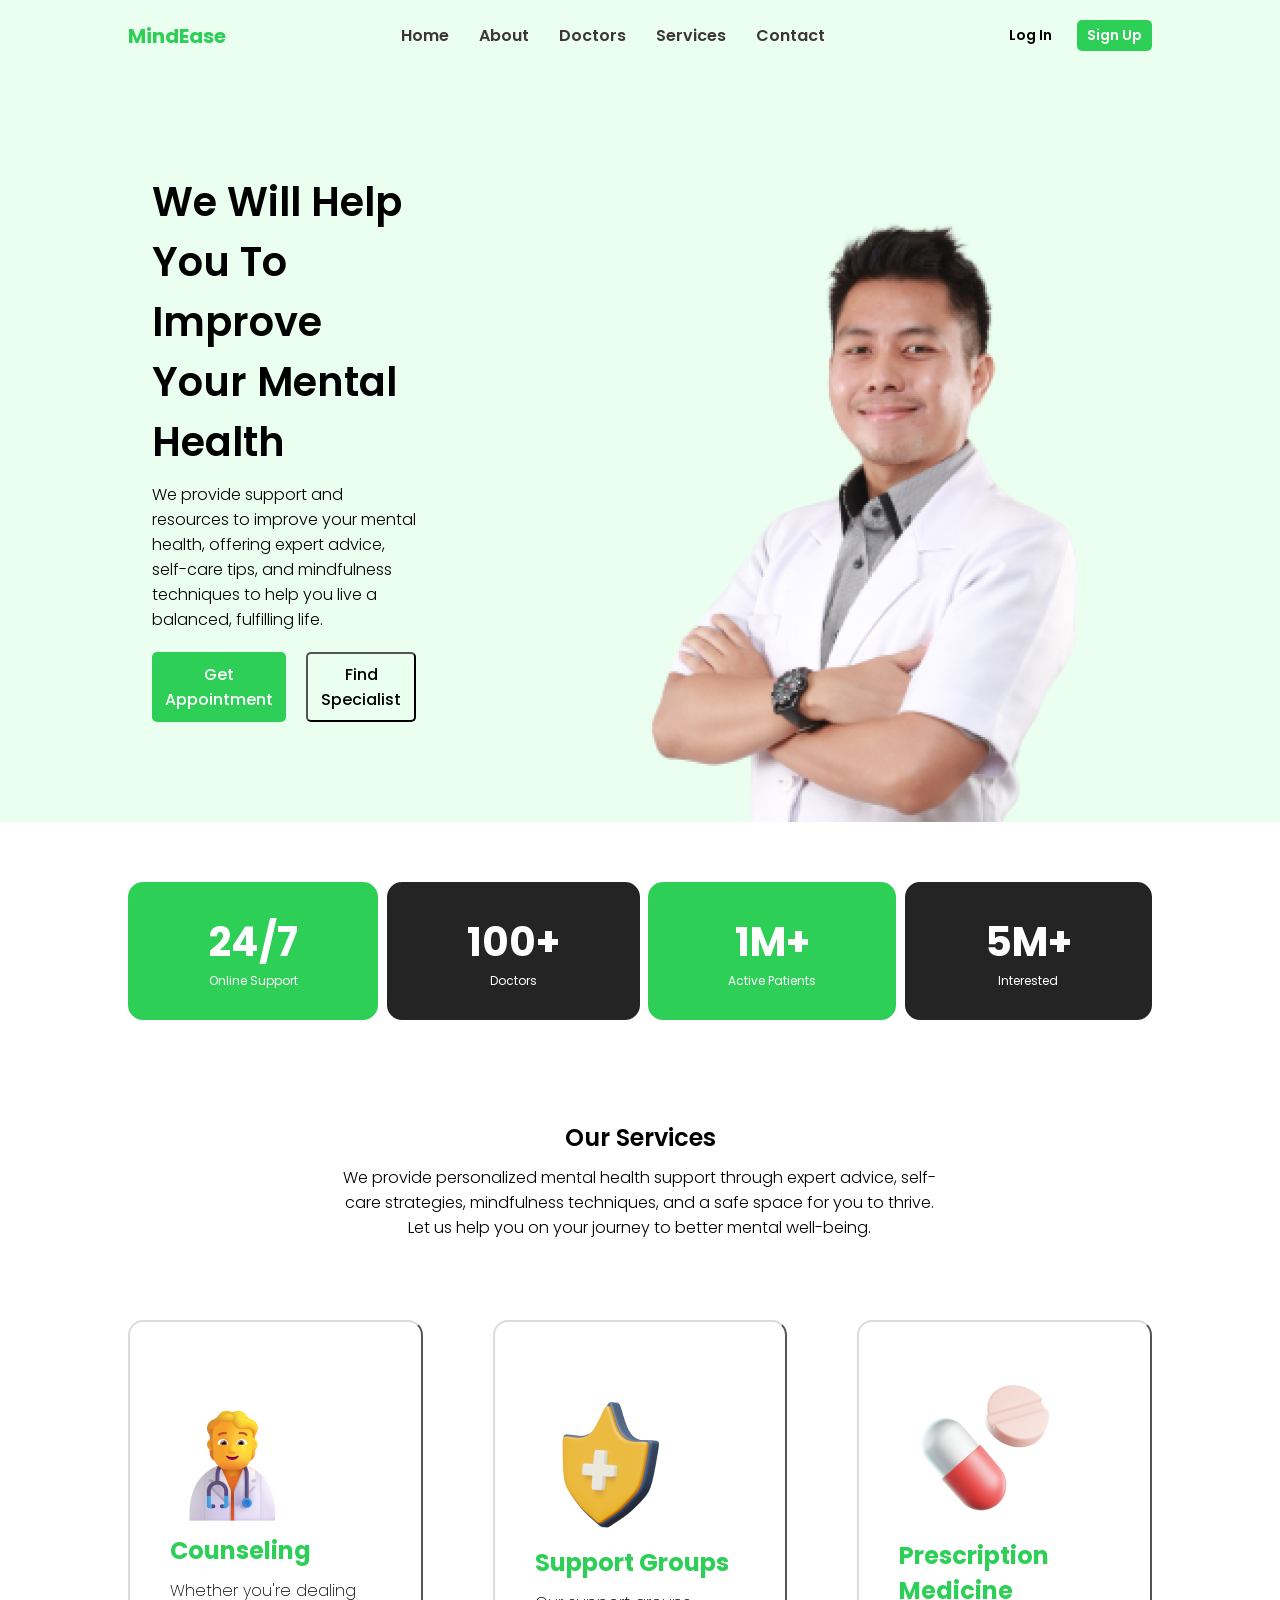
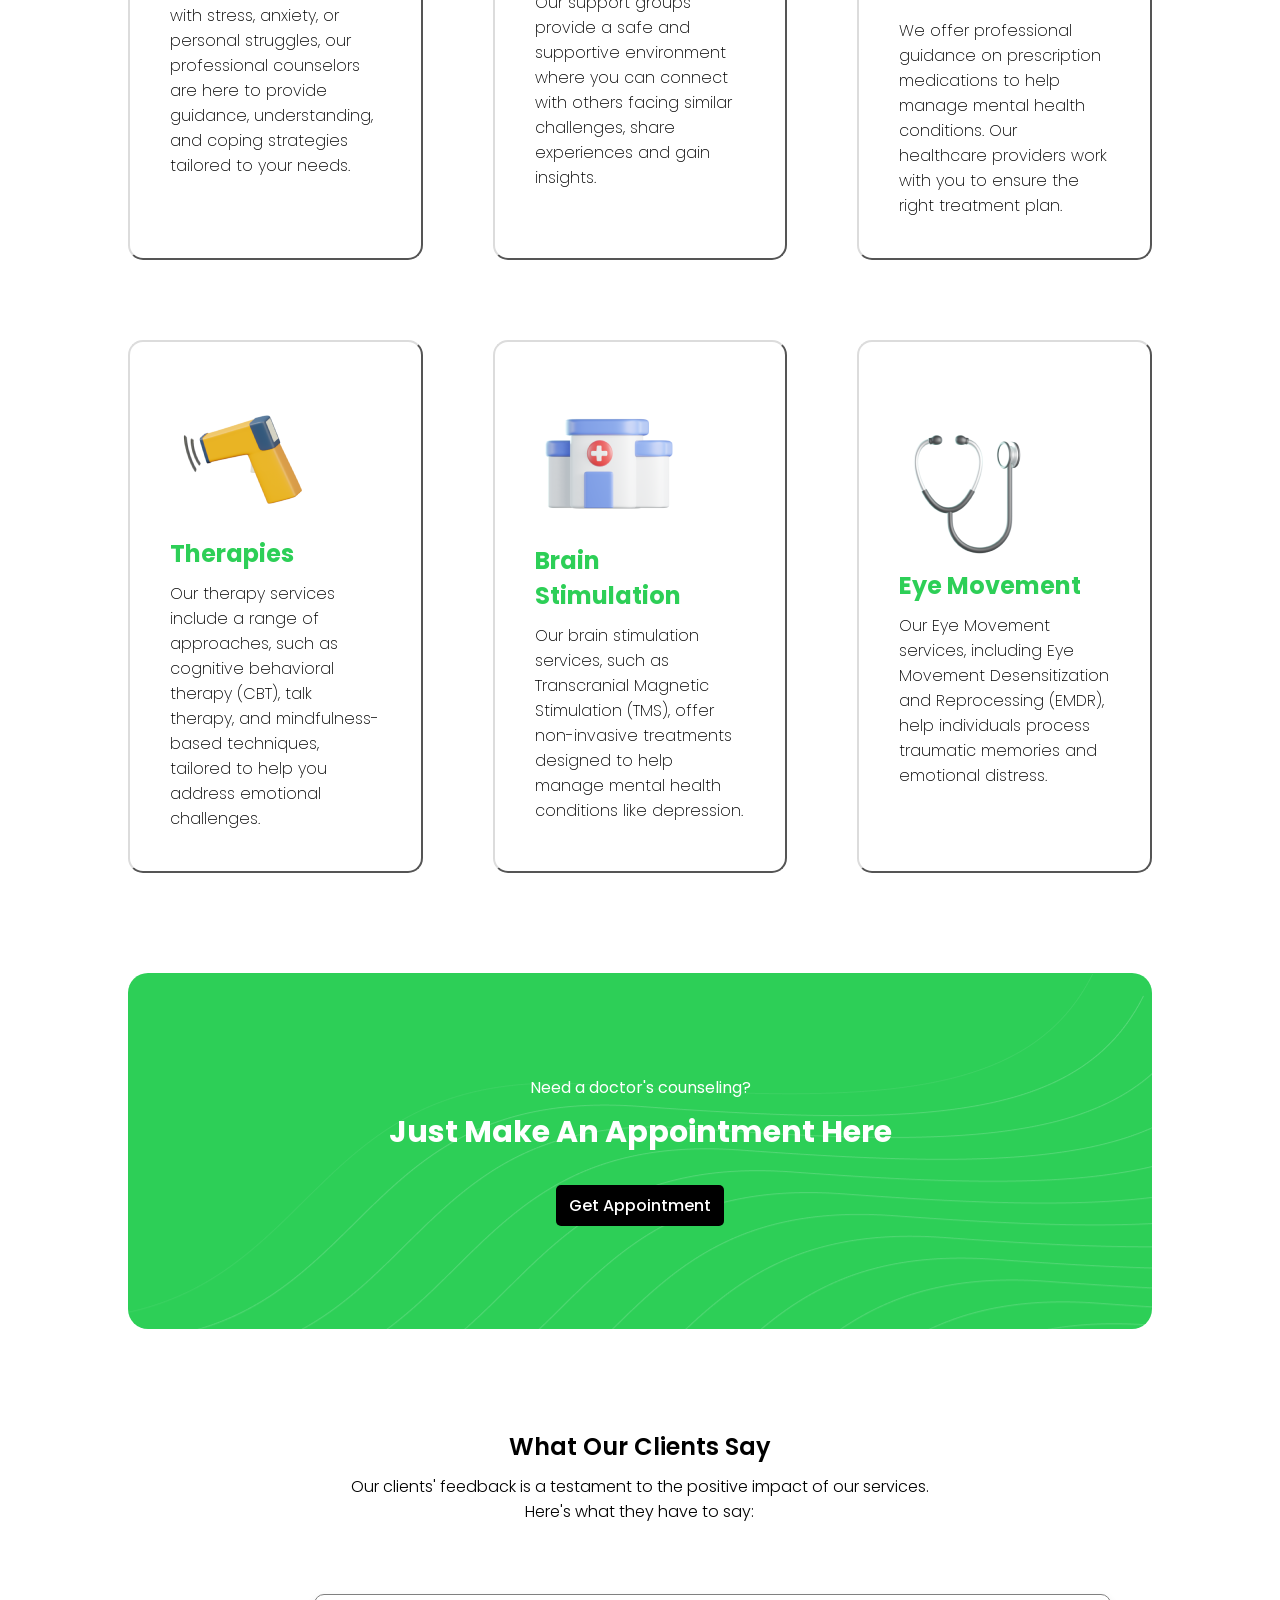
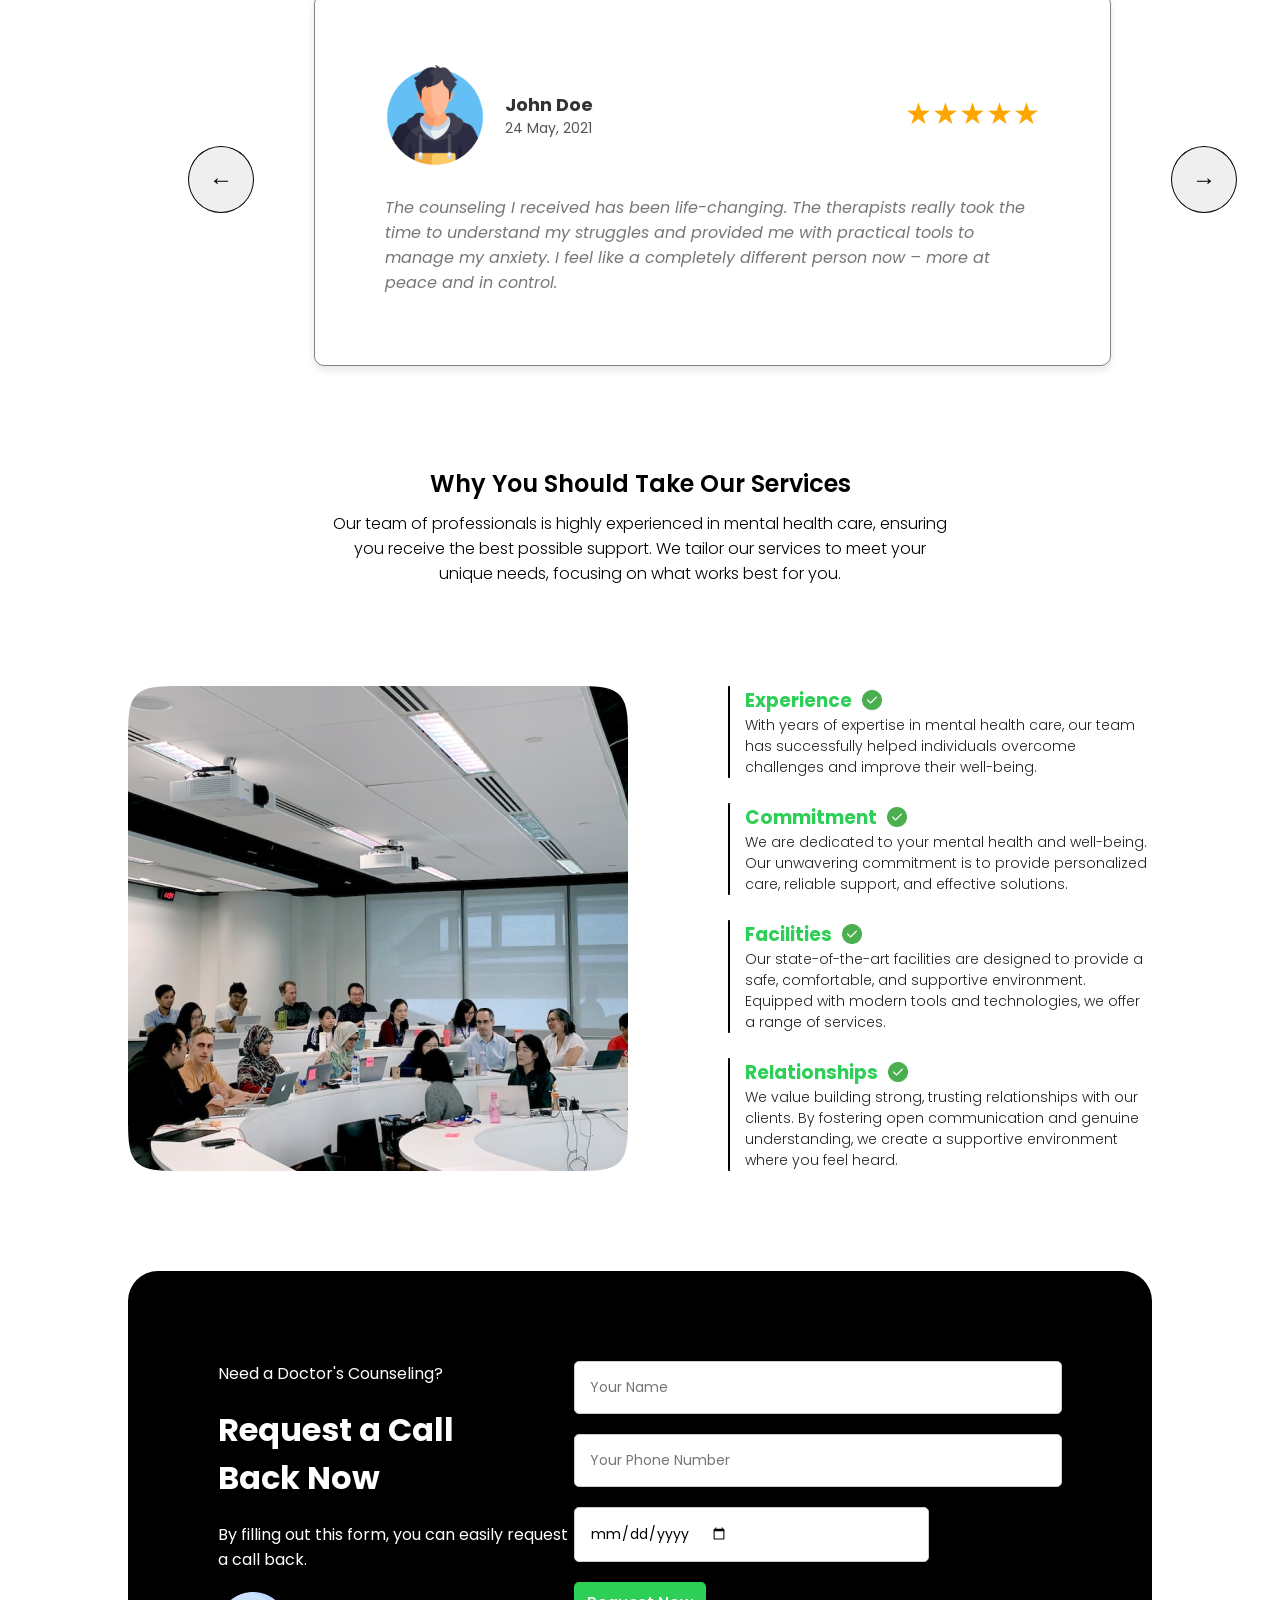
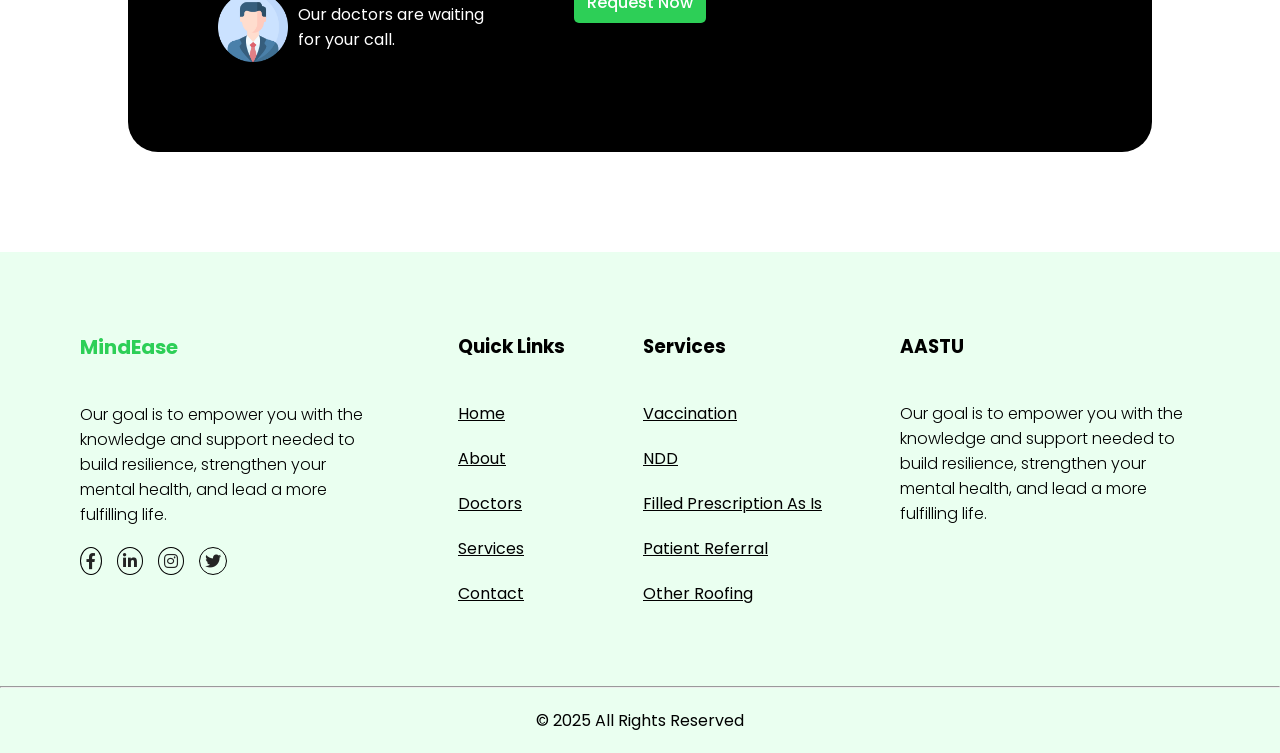
==== commit b2b1513c: "Revert "Added contacts & services link, removed services section" This reverts commit e2429a3b1a86b4" ====
--- a/index.html
+++ b/index.html
@@ -40,9 +40,9 @@
         <a href="about.html">About</a>
         <a href="doctors.html">Doctors</a>
         <!-- Scrolls to services section -->
-        <a href="services.html">Services</a>
+        <a href="#our-services">Services</a>
         <!-- Scrolls to contact section -->
-        <a href="contact.html">Contact</a>
+        <a href="#our-contact">Contact</a>
       </div>
       <!-- Login buttons -->
       <div class="navbar-btns">
@@ -96,6 +96,82 @@
       <div class="section2-blacks">
         <h1 class="section2-h1">5M+</h1>
         <p class="section2-p">Interested</p>
+      </div>
+    </section>
+
+    <!-- Services section - shows what we offer -->
+    <section id="our-services" class="services">
+      <div class="services-part">
+        <h1 class="services-h1">Our Services</h1>
+        <p class="services-p1">
+          We provide personalized mental health support through expert advice,
+          self-care strategies, mindfulness techniques, and a safe space for
+          you to thrive. Let us help you on your journey to better mental
+          well-being.
+        </p>
+      </div>
+
+      <!-- First row of services -->
+      <div class="services-container">
+        <div class="service-card">
+          <img class="service-img" src="images/counseling.png" alt="" />
+          <h1 class="service-title">Counseling</h1>
+          <p class="service-desc">
+            Whether you're dealing with stress, anxiety, or personal
+            struggles, our professional counselors are here to provide
+            guidance, understanding, and coping strategies tailored to your
+            needs.
+          </p>
+        </div>
+        <div class="service-card">
+          <img src="images/support-groups.png" alt="" />
+          <h1 class="service-title">Support Groups</h1>
+          <p class="service-desc">
+            Our support groups provide a safe and supportive environment where
+            you can connect with others facing similar challenges, share
+            experiences and gain insights.
+          </p>
+        </div>
+        <div class="service-card">
+          <img src="images/prescription-medicine.png" alt="" />
+          <h1 class="service-title">Prescription Medicine</h1>
+          <p class="service-desc">
+            We offer professional guidance on prescription medications to help
+            manage mental health conditions. Our healthcare providers work
+            with you to ensure the right treatment plan.
+          </p>
+        </div>
+      </div>
+      <!-- Second row of services -->
+      <div class="services-container">
+        <div class="service-card">
+          <img class="service-img" src="images/therapies.png" alt="" />
+          <h1 class="service-title">Therapies</h1>
+          <p class="service-desc">
+            Our therapy services include a range of approaches, such as
+            cognitive behavioral therapy (CBT), talk therapy, and
+            mindfulness-based techniques, tailored to help you address
+            emotional challenges.
+          </p>
+        </div>
+        <div class="service-card">
+          <img src="images/brain-stimulation.png" alt="" />
+          <h1 class="service-title">Brain Stimulation</h1>
+          <p class="service-desc">
+            Our brain stimulation services, such as Transcranial Magnetic
+            Stimulation (TMS), offer non-invasive treatments designed to help
+            manage mental health conditions like depression.
+          </p>
+        </div>
+        <div class="service-card">
+          <img src="images/eye-movement.png" alt="" />
+          <h1 class="service-title">Eye Movement</h1>
+          <p class="service-desc">
+            Our Eye Movement services, including Eye Movement Desensitization
+            and Reprocessing (EMDR), help individuals process traumatic
+            memories and emotional distress.
+          </p>
+        </div>
       </div>
     </section>
 
